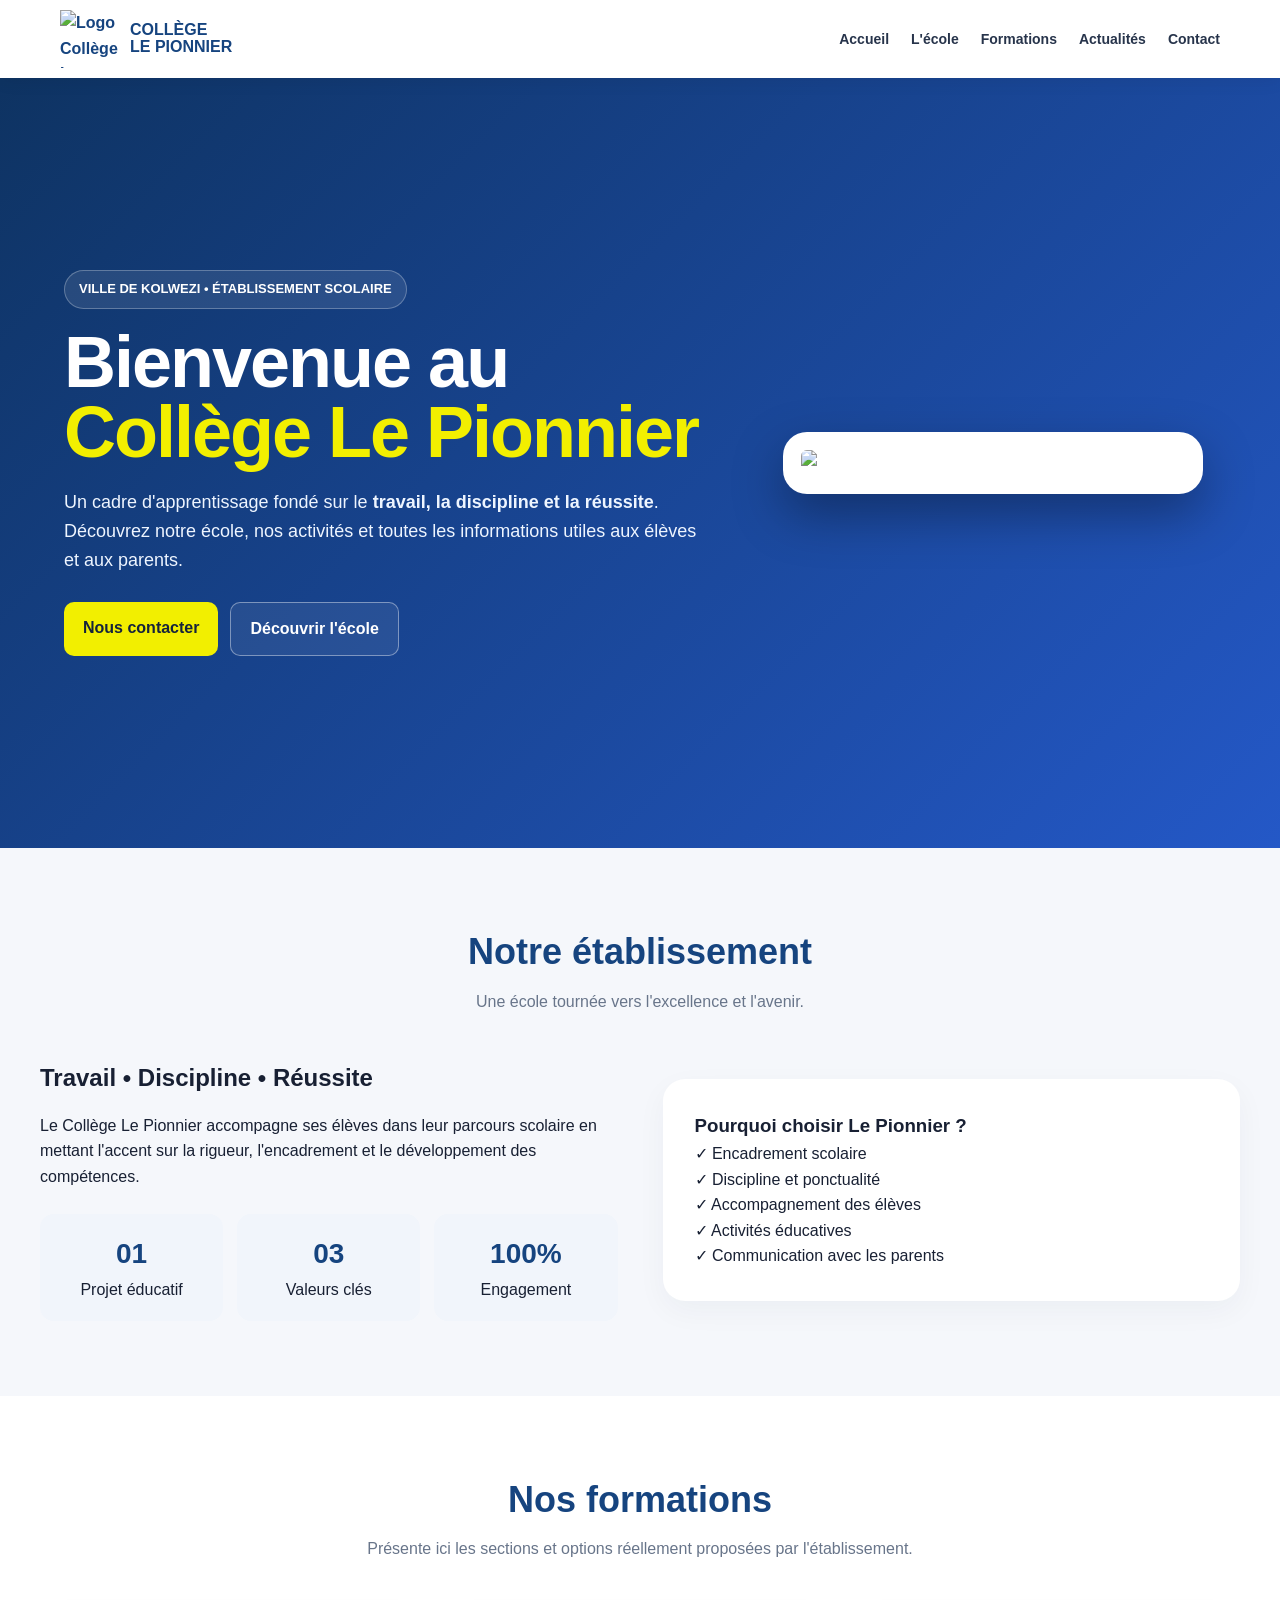
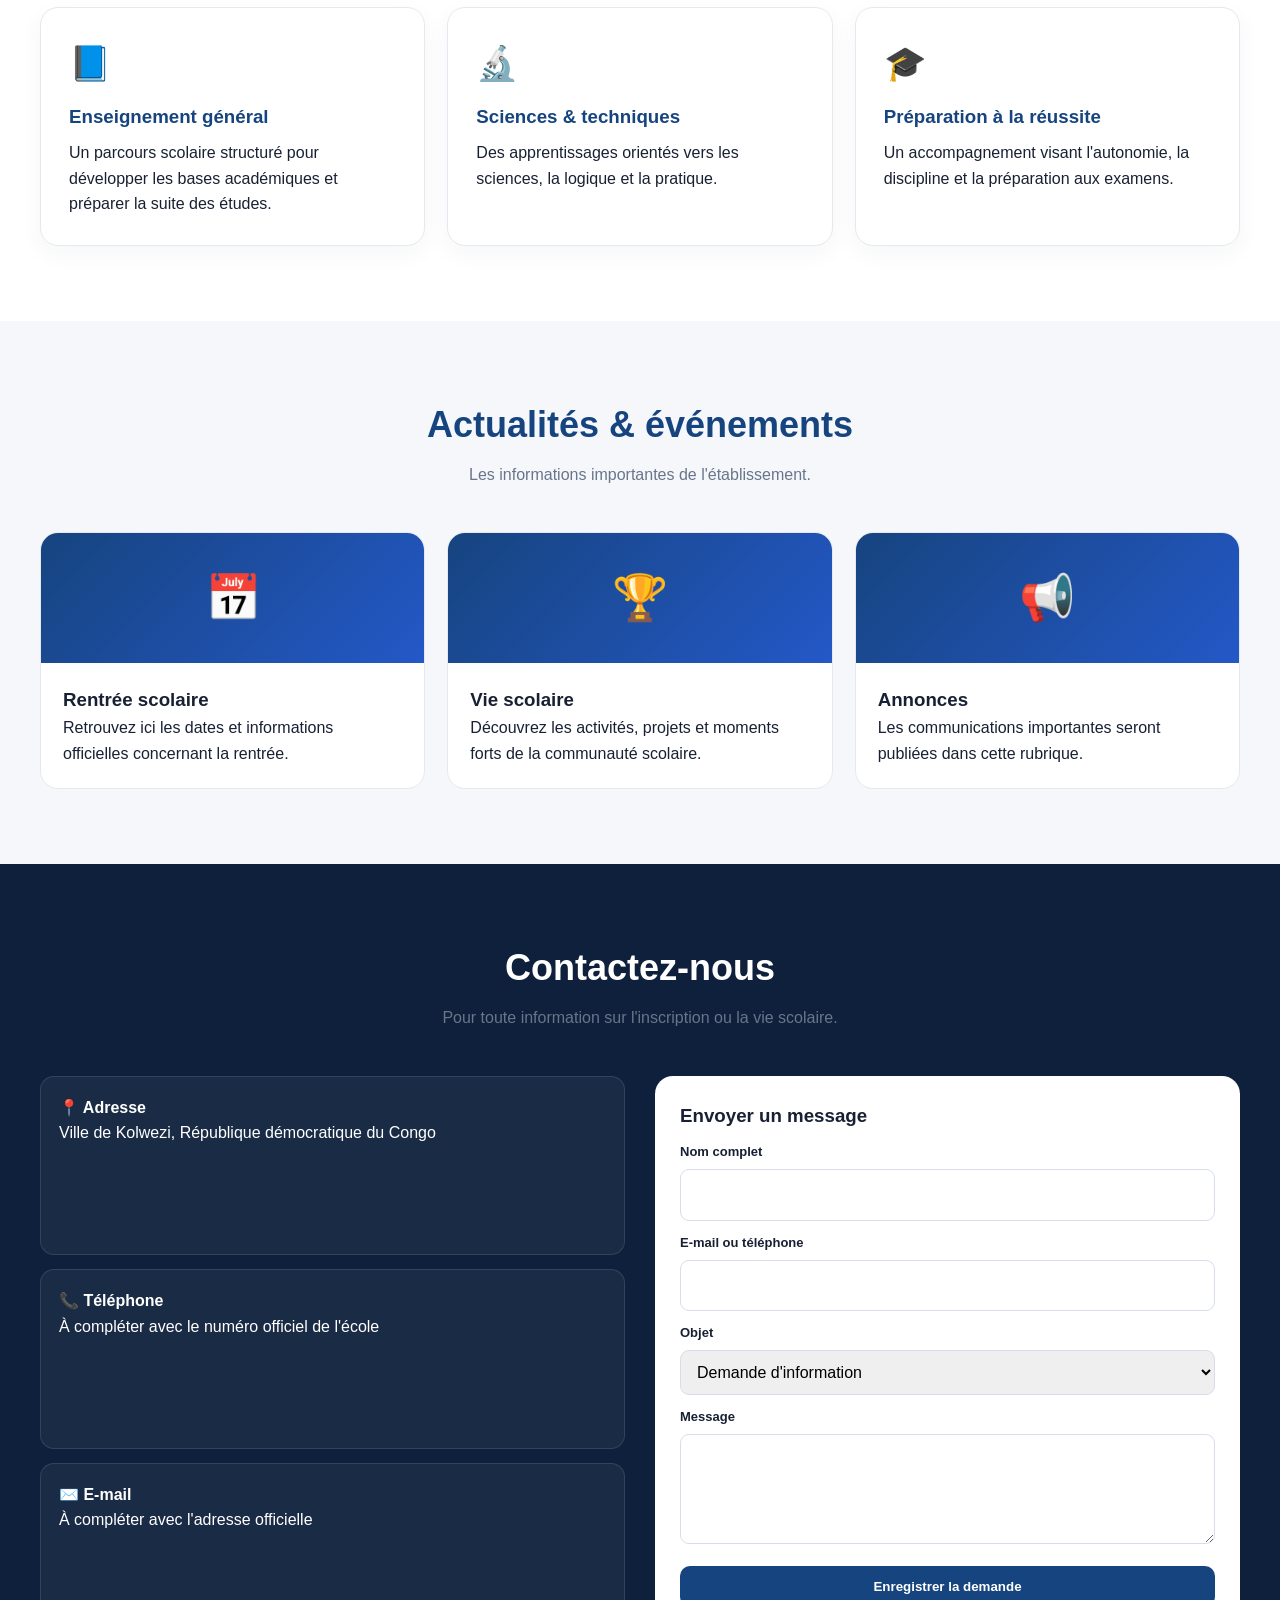
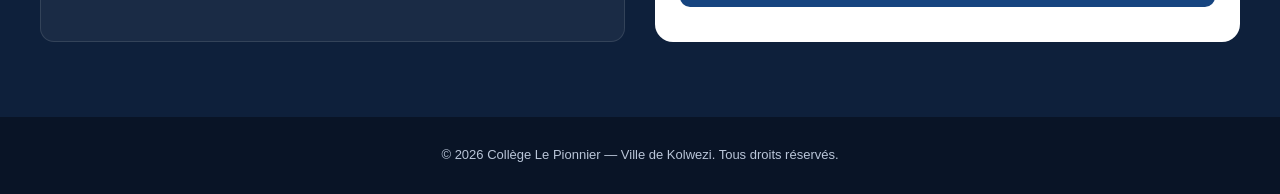
==== index.html @ 3790f42f "Add files via upload" ====
<!DOCTYPE html>
<html lang="fr">
<head>
<meta charset="UTF-8">
<meta name="viewport" content="width=device-width, initial-scale=1.0">
<meta name="description" content="Site officiel du Collège Le Pionnier - Ville de Kolwezi">
<title>Collège Le Pionnier | Ville de Kolwezi</title>
<style>
:root{
  --blue:#16447f; --blue2:#2458c7; --yellow:#f2ef00;
  --red:#b9362d; --green:#6d7e45; --dark:#101827; --light:#f5f7fb;
}
*{box-sizing:border-box;margin:0;padding:0}
html{scroll-behavior:smooth}
body{font-family:Arial,Helvetica,sans-serif;color:#182033;background:white;line-height:1.6}
a{text-decoration:none;color:inherit}
header{position:sticky;top:0;z-index:20;background:rgba(255,255,255,.96);backdrop-filter:blur(10px);box-shadow:0 2px 18px #00000012}
.nav{max-width:1200px;margin:auto;display:flex;align-items:center;justify-content:space-between;padding:10px 20px}
.brand{display:flex;align-items:center;gap:12px;font-weight:900;color:var(--blue)}
.brand img{width:58px;height:58px;object-fit:contain}
.brand span{font-size:16px;line-height:1.05}
nav{display:flex;gap:22px;align-items:center}
nav a{font-weight:700;font-size:14px;color:#27344b}
nav a:hover{color:var(--blue2)}
.menu{display:none;border:0;background:var(--blue);color:#fff;border-radius:9px;padding:10px 12px;font-size:20px}
.hero{background:linear-gradient(135deg,#0e3362,#2458c7);color:#fff;overflow:hidden}
.hero-inner{max-width:1200px;margin:auto;min-height:620px;padding:70px 24px;display:grid;grid-template-columns:1.2fr .8fr;gap:35px;align-items:center}
.badge{display:inline-block;background:#ffffff18;border:1px solid #ffffff44;border-radius:999px;padding:8px 14px;font-weight:800;font-size:13px;margin-bottom:18px}
h1{font-size:clamp(42px,6vw,72px);line-height:.98;margin-bottom:20px;letter-spacing:-2px}
.hero h1 span{color:var(--yellow)}
.hero p{font-size:18px;max-width:650px;color:#eef5ff}
.cta{display:flex;gap:12px;flex-wrap:wrap;margin-top:28px}
.btn{display:inline-block;padding:13px 19px;border-radius:10px;font-weight:900}
.btn-primary{background:var(--yellow);color:#15233b}
.btn-secondary{border:1px solid #ffffff66;background:#ffffff12}
.hero-logo{display:flex;justify-content:center}
.hero-logo img{width:min(420px,80vw);filter:drop-shadow(0 20px 25px #0005);background:#fff;border-radius:24px;padding:18px}
section{padding:75px 20px}
.container{max-width:1200px;margin:auto}
.section-title{text-align:center;margin-bottom:45px}
.section-title h2{font-size:36px;color:var(--blue);margin-bottom:8px}
.section-title p{color:#68758a}
.cards{display:grid;grid-template-columns:repeat(3,1fr);gap:22px}
.card{padding:28px;background:white;border:1px solid #e4e9f1;border-radius:18px;box-shadow:0 8px 25px #17233b0b}
.card .icon{font-size:34px;margin-bottom:12px}
.card h3{color:var(--blue);margin-bottom:8px}
.about{background:var(--light)}
.about-grid{display:grid;grid-template-columns:1fr 1fr;gap:45px;align-items:center}
.about-box{background:#fff;border-radius:22px;padding:32px;box-shadow:0 10px 30px #17233b0b}
.stats{display:grid;grid-template-columns:repeat(3,1fr);gap:14px;margin-top:25px}
.stat{background:#f1f5fb;padding:18px;border-radius:14px;text-align:center}
.stat strong{display:block;font-size:28px;color:var(--blue)}
.news{display:grid;grid-template-columns:repeat(3,1fr);gap:22px}
.news article{border-radius:18px;overflow:hidden;background:#fff;border:1px solid #e5e9ef}
.news-top{height:130px;background:linear-gradient(135deg,var(--blue),var(--blue2));display:flex;align-items:center;justify-content:center;color:#fff;font-size:45px}
.news article div:last-child{padding:22px}
.contact{background:#0e203b;color:white}
.contact-grid{display:grid;grid-template-columns:1fr 1fr;gap:30px}
.contact .section-title h2{color:white}
.contact-info{display:grid;gap:14px}
.contact-item{background:#ffffff0d;border:1px solid #ffffff1c;border-radius:14px;padding:18px}
form{background:white;color:#182033;padding:25px;border-radius:18px}
label{display:block;font-weight:800;font-size:13px;margin:12px 0 6px}
input,textarea,select{width:100%;padding:12px;border:1px solid #d7deea;border-radius:9px;font:inherit}
textarea{min-height:110px;resize:vertical}
button{cursor:pointer}
.form-btn{margin-top:15px;width:100%;border:0;background:var(--blue);color:white;padding:13px;border-radius:10px;font-weight:900}
footer{background:#091426;color:#b9c5d8;padding:28px 20px;text-align:center;font-size:13px}
.mobile-nav{display:none}
@media(max-width:800px){
 nav{display:none}.menu{display:block}
 .nav.open nav{display:flex;position:absolute;top:78px;left:0;right:0;background:#fff;padding:18px 20px;flex-direction:column;box-shadow:0 8px 20px #0002}
 .hero-inner,.about-grid,.contact-grid{grid-template-columns:1fr}
 .hero-inner{padding-top:50px}.hero-logo{order:-1}
 .cards,.news{grid-template-columns:1fr}
 .stats{grid-template-columns:1fr}
}
</style>
</head>
<body>
<header>
  <div class="nav" id="nav">
    <a class="brand" href="#accueil">
      <img src="assets/logo.png" alt="Logo Collège Le Pionnier">
      <span>COLLÈGE<br>LE PIONNIER</span>
    </a>
    <nav>
      <a href="#accueil">Accueil</a>
      <a href="#ecole">L'école</a>
      <a href="#formations">Formations</a>
      <a href="#actualites">Actualités</a>
      <a href="#contact">Contact</a>
    </nav>
    <button class="menu" onclick="document.getElementById('nav').classList.toggle('open')" aria-label="Menu">☰</button>
  </div>
</header>

<main>
<section class="hero" id="accueil">
  <div class="hero-inner">
    <div>
      <div class="badge">VILLE DE KOLWEZI • ÉTABLISSEMENT SCOLAIRE</div>
      <h1>Bienvenue au <span>Collège Le Pionnier</span></h1>
      <p>Un cadre d'apprentissage fondé sur le <strong>travail, la discipline et la réussite</strong>. Découvrez notre école, nos activités et toutes les informations utiles aux élèves et aux parents.</p>
      <div class="cta">
        <a class="btn btn-primary" href="#contact">Nous contacter</a>
        <a class="btn btn-secondary" href="#ecole">Découvrir l'école</a>
      </div>
    </div>
    <div class="hero-logo"><img src="assets/logo.png" alt="Emblème officiel du Collège Le Pionnier"></div>
  </div>
</section>

<section id="ecole" class="about">
<div class="container">
  <div class="section-title"><h2>Notre établissement</h2><p>Une école tournée vers l'excellence et l'avenir.</p></div>
  <div class="about-grid">
    <div>
      <h2>Travail • Discipline • Réussite</h2>
      <p style="margin-top:15px">Le Collège Le Pionnier accompagne ses élèves dans leur parcours scolaire en mettant l'accent sur la rigueur, l'encadrement et le développement des compétences.</p>
      <div class="stats">
        <div class="stat"><strong>01</strong>Projet éducatif</div>
        <div class="stat"><strong>03</strong>Valeurs clés</div>
        <div class="stat"><strong>100%</strong>Engagement</div>
      </div>
    </div>
    <div class="about-box">
      <h3>Pourquoi choisir Le Pionnier ?</h3>
      <p>✓ Encadrement scolaire</p>
      <p>✓ Discipline et ponctualité</p>
      <p>✓ Accompagnement des élèves</p>
      <p>✓ Activités éducatives</p>
      <p>✓ Communication avec les parents</p>
    </div>
  </div>
</div>
</section>

<section id="formations">
<div class="container">
  <div class="section-title"><h2>Nos formations</h2><p>Présente ici les sections et options réellement proposées par l'établissement.</p></div>
  <div class="cards">
    <div class="card"><div class="icon">📘</div><h3>Enseignement général</h3><p>Un parcours scolaire structuré pour développer les bases académiques et préparer la suite des études.</p></div>
    <div class="card"><div class="icon">🔬</div><h3>Sciences & techniques</h3><p>Des apprentissages orientés vers les sciences, la logique et la pratique.</p></div>
    <div class="card"><div class="icon">🎓</div><h3>Préparation à la réussite</h3><p>Un accompagnement visant l'autonomie, la discipline et la préparation aux examens.</p></div>
  </div>
</div>
</section>

<section id="actualites" class="about">
<div class="container">
  <div class="section-title"><h2>Actualités & événements</h2><p>Les informations importantes de l'établissement.</p></div>
  <div class="news">
    <article><div class="news-top">📅</div><div><h3>Rentrée scolaire</h3><p>Retrouvez ici les dates et informations officielles concernant la rentrée.</p></div></article>
    <article><div class="news-top">🏆</div><div><h3>Vie scolaire</h3><p>Découvrez les activités, projets et moments forts de la communauté scolaire.</p></div></article>
    <article><div class="news-top">📢</div><div><h3>Annonces</h3><p>Les communications importantes seront publiées dans cette rubrique.</p></div></article>
  </div>
</div>
</section>

<section id="contact" class="contact">
<div class="container">
  <div class="section-title"><h2>Contactez-nous</h2><p>Pour toute information sur l'inscription ou la vie scolaire.</p></div>
  <div class="contact-grid">
    <div class="contact-info">
      <div class="contact-item"><strong>📍 Adresse</strong><br>Ville de Kolwezi, République démocratique du Congo</div>
      <div class="contact-item"><strong>📞 Téléphone</strong><br>À compléter avec le numéro officiel de l'école</div>
      <div class="contact-item"><strong>✉️ E-mail</strong><br>À compléter avec l'adresse officielle</div>
    </div>
    <form id="contactForm">
      <h3>Envoyer un message</h3>
      <label>Nom complet</label><input id="nom" required>
      <label>E-mail ou téléphone</label><input id="coord" required>
      <label>Objet</label><select id="objet"><option>Demande d'information</option><option>Inscription</option><option>Rendez-vous</option><option>Autre</option></select>
      <label>Message</label><textarea id="message" required></textarea>
      <button class="form-btn">Enregistrer la demande</button>
      <p id="status" style="margin-top:10px;font-size:13px"></p>
    </form>
  </div>
</div>
</section>
</main>

<footer>
  © <span id="year"></span> Collège Le Pionnier — Ville de Kolwezi. Tous droits réservés.
</footer>

<script>
document.getElementById('year').textContent = new Date().getFullYear();
document.getElementById('contactForm').addEventListener('submit', function(e){
  e.preventDefault();
  const data = {
    nom: document.getElementById('nom').value,
    coord: document.getElementById('coord').value,
    objet: document.getElementById('objet').value,
    message: document.getElementById('message').value,
    date: new Date().toLocaleString('fr-FR')
  };
  const demandes = JSON.parse(localStorage.getItem('pionnier_demandes') || '[]');
  demandes.push(data);
  localStorage.setItem('pionnier_demandes', JSON.stringify(demandes));
  document.getElementById('status').textContent = '✓ Votre demande a été enregistrée sur cet appareil.';
  this.reset();
});
</script>
</body>
</html>
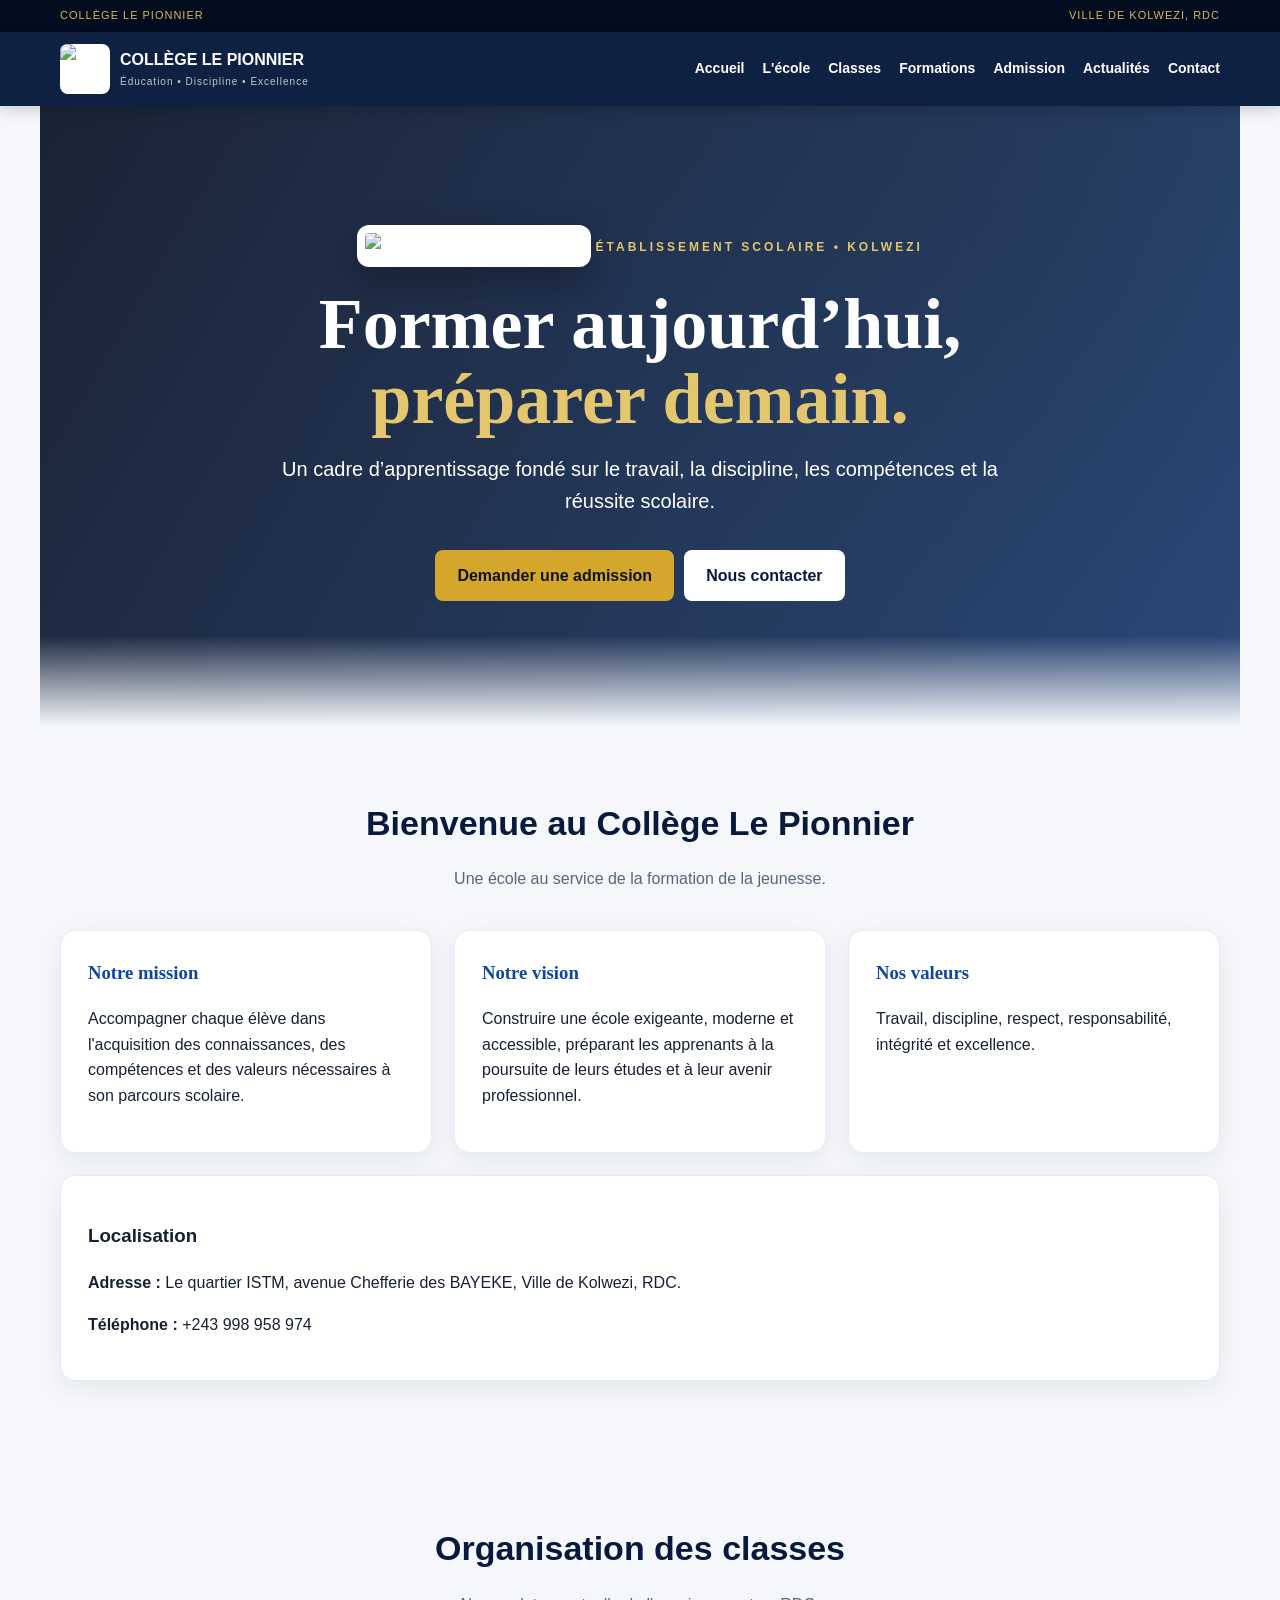
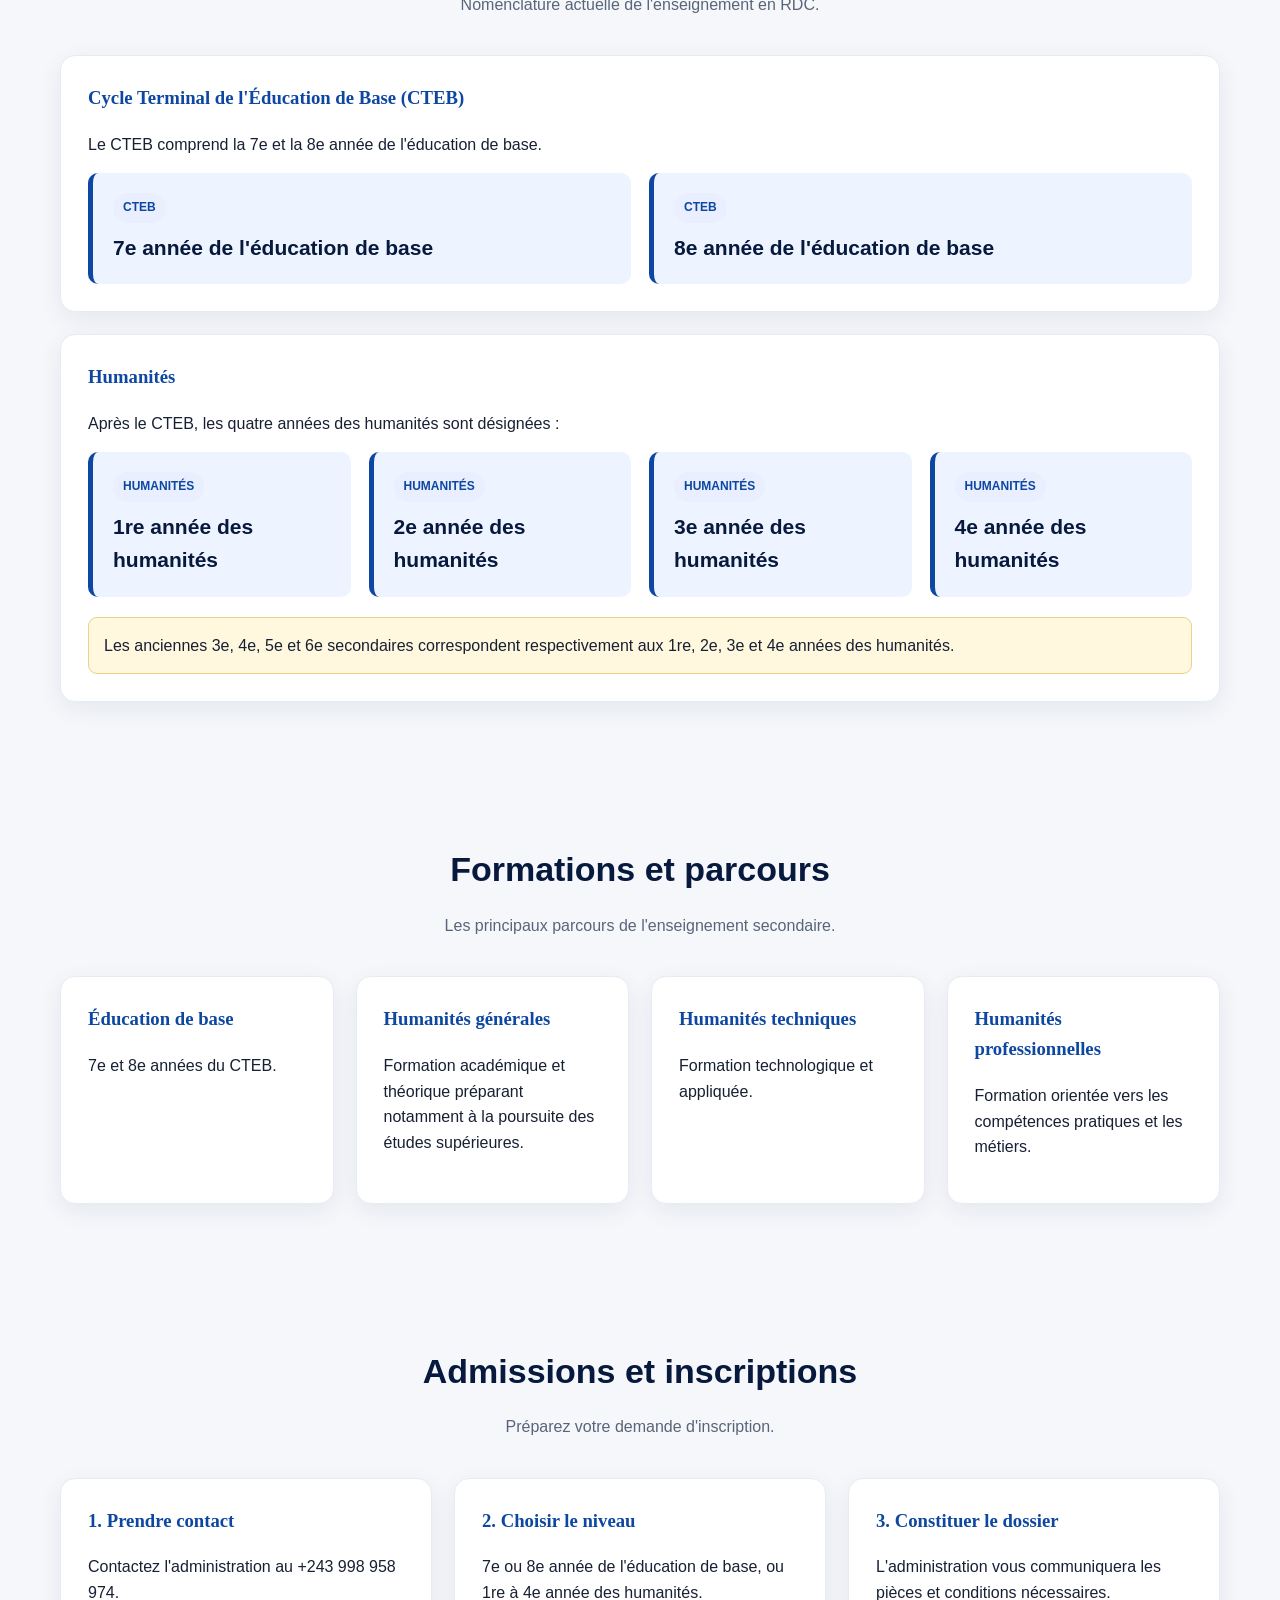
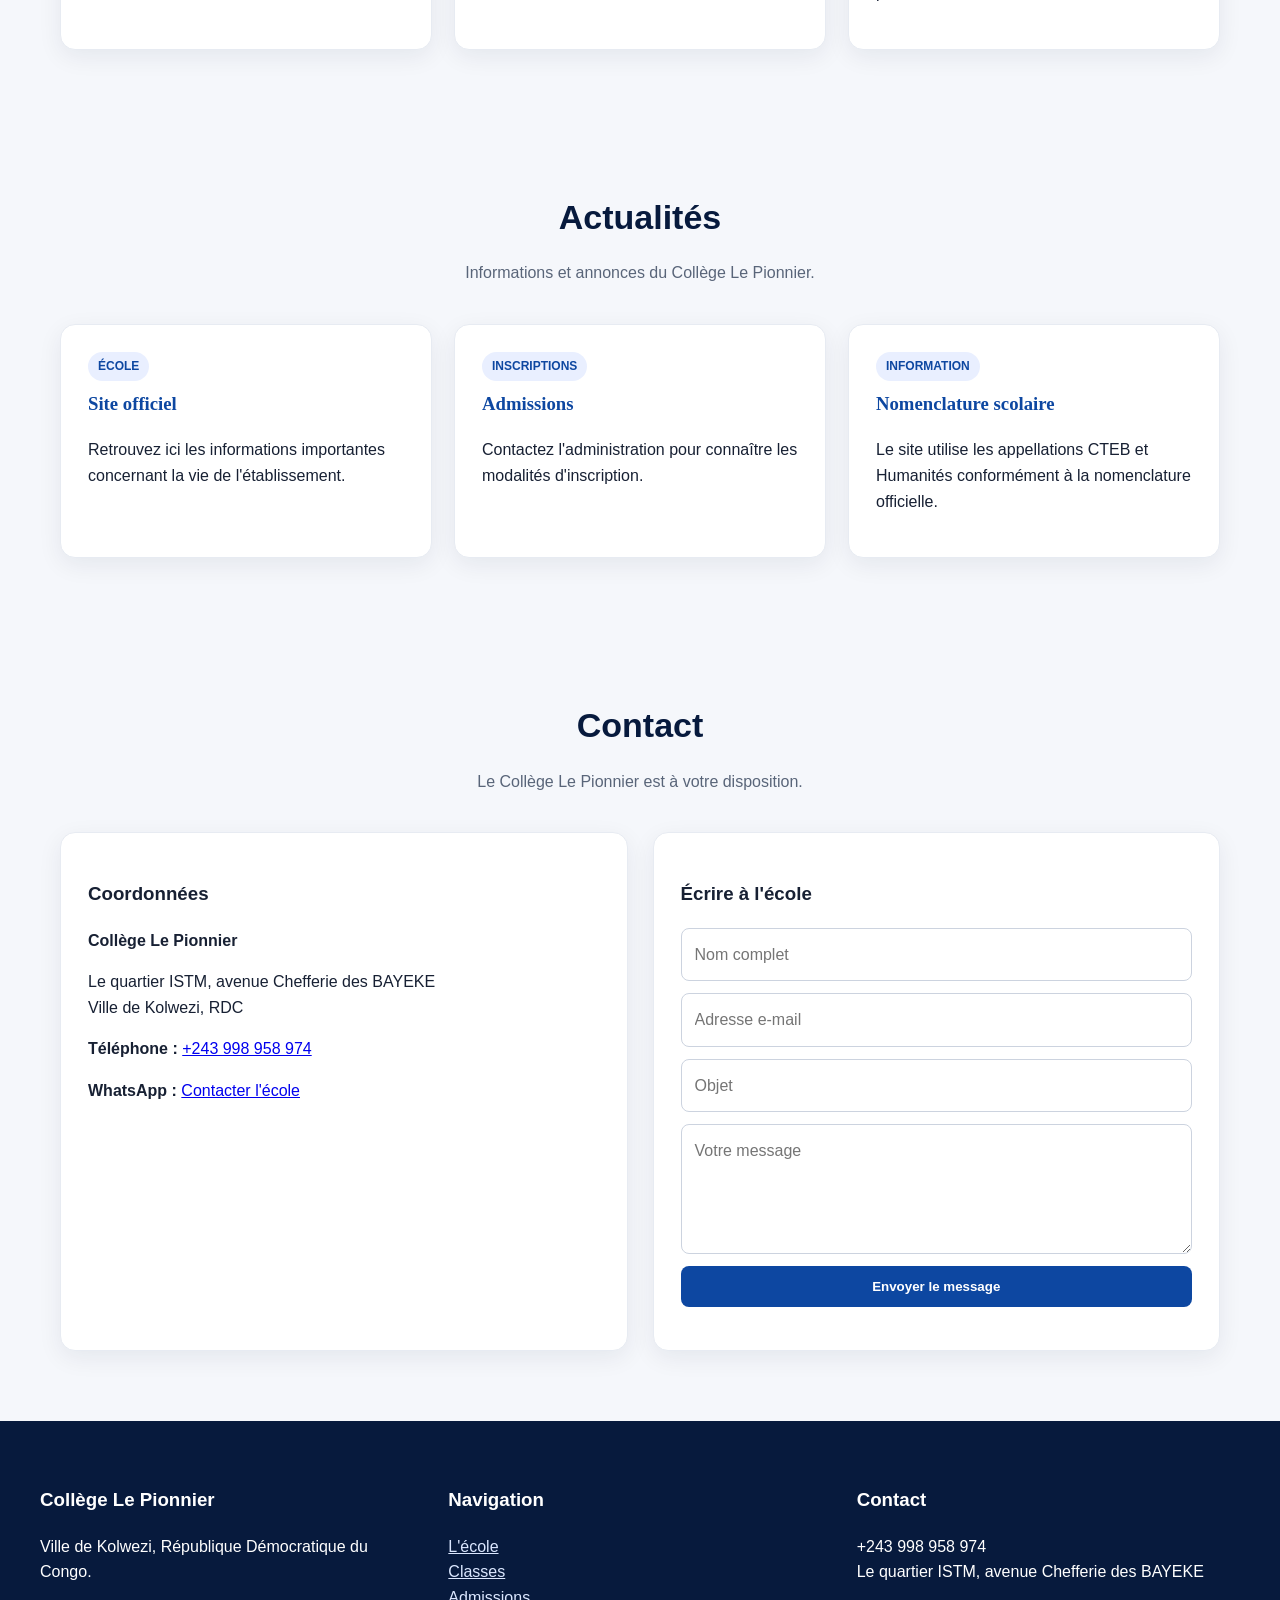
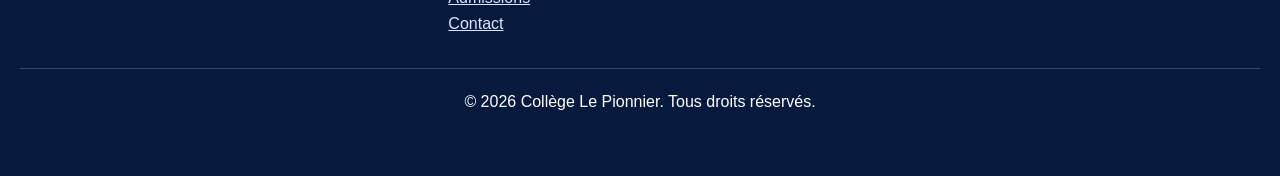
==== commit 805a7918: "Add files via upload" ====
--- a/index.html
+++ b/index.html
@@ -1,207 +1,80 @@
-<!DOCTYPE html>
+<!doctype html>
 <html lang="fr">
 <head>
-<meta charset="UTF-8">
-<meta name="viewport" content="width=device-width, initial-scale=1.0">
-<meta name="description" content="Site officiel du Collège Le Pionnier - Ville de Kolwezi">
-<title>Collège Le Pionnier | Ville de Kolwezi</title>
+<meta charset="utf-8">
+<meta name="viewport" content="width=device-width,initial-scale=1">
+<meta name="description" content="Site officiel du Collège Le Pionnier à Kolwezi, RDC.">
+<title>Collège Le Pionnier | Site officiel</title>
 <style>
-:root{
-  --blue:#16447f; --blue2:#2458c7; --yellow:#f2ef00;
-  --red:#b9362d; --green:#6d7e45; --dark:#101827; --light:#f5f7fb;
-}
-*{box-sizing:border-box;margin:0;padding:0}
-html{scroll-behavior:smooth}
-body{font-family:Arial,Helvetica,sans-serif;color:#182033;background:white;line-height:1.6}
-a{text-decoration:none;color:inherit}
-header{position:sticky;top:0;z-index:20;background:rgba(255,255,255,.96);backdrop-filter:blur(10px);box-shadow:0 2px 18px #00000012}
-.nav{max-width:1200px;margin:auto;display:flex;align-items:center;justify-content:space-between;padding:10px 20px}
-.brand{display:flex;align-items:center;gap:12px;font-weight:900;color:var(--blue)}
-.brand img{width:58px;height:58px;object-fit:contain}
-.brand span{font-size:16px;line-height:1.05}
-nav{display:flex;gap:22px;align-items:center}
-nav a{font-weight:700;font-size:14px;color:#27344b}
-nav a:hover{color:var(--blue2)}
-.menu{display:none;border:0;background:var(--blue);color:#fff;border-radius:9px;padding:10px 12px;font-size:20px}
-.hero{background:linear-gradient(135deg,#0e3362,#2458c7);color:#fff;overflow:hidden}
-.hero-inner{max-width:1200px;margin:auto;min-height:620px;padding:70px 24px;display:grid;grid-template-columns:1.2fr .8fr;gap:35px;align-items:center}
-.badge{display:inline-block;background:#ffffff18;border:1px solid #ffffff44;border-radius:999px;padding:8px 14px;font-weight:800;font-size:13px;margin-bottom:18px}
-h1{font-size:clamp(42px,6vw,72px);line-height:.98;margin-bottom:20px;letter-spacing:-2px}
-.hero h1 span{color:var(--yellow)}
-.hero p{font-size:18px;max-width:650px;color:#eef5ff}
-.cta{display:flex;gap:12px;flex-wrap:wrap;margin-top:28px}
-.btn{display:inline-block;padding:13px 19px;border-radius:10px;font-weight:900}
-.btn-primary{background:var(--yellow);color:#15233b}
-.btn-secondary{border:1px solid #ffffff66;background:#ffffff12}
-.hero-logo{display:flex;justify-content:center}
-.hero-logo img{width:min(420px,80vw);filter:drop-shadow(0 20px 25px #0005);background:#fff;border-radius:24px;padding:18px}
-section{padding:75px 20px}
-.container{max-width:1200px;margin:auto}
-.section-title{text-align:center;margin-bottom:45px}
-.section-title h2{font-size:36px;color:var(--blue);margin-bottom:8px}
-.section-title p{color:#68758a}
-.cards{display:grid;grid-template-columns:repeat(3,1fr);gap:22px}
-.card{padding:28px;background:white;border:1px solid #e4e9f1;border-radius:18px;box-shadow:0 8px 25px #17233b0b}
-.card .icon{font-size:34px;margin-bottom:12px}
-.card h3{color:var(--blue);margin-bottom:8px}
-.about{background:var(--light)}
-.about-grid{display:grid;grid-template-columns:1fr 1fr;gap:45px;align-items:center}
-.about-box{background:#fff;border-radius:22px;padding:32px;box-shadow:0 10px 30px #17233b0b}
-.stats{display:grid;grid-template-columns:repeat(3,1fr);gap:14px;margin-top:25px}
-.stat{background:#f1f5fb;padding:18px;border-radius:14px;text-align:center}
-.stat strong{display:block;font-size:28px;color:var(--blue)}
-.news{display:grid;grid-template-columns:repeat(3,1fr);gap:22px}
-.news article{border-radius:18px;overflow:hidden;background:#fff;border:1px solid #e5e9ef}
-.news-top{height:130px;background:linear-gradient(135deg,var(--blue),var(--blue2));display:flex;align-items:center;justify-content:center;color:#fff;font-size:45px}
-.news article div:last-child{padding:22px}
-.contact{background:#0e203b;color:white}
-.contact-grid{display:grid;grid-template-columns:1fr 1fr;gap:30px}
-.contact .section-title h2{color:white}
-.contact-info{display:grid;gap:14px}
-.contact-item{background:#ffffff0d;border:1px solid #ffffff1c;border-radius:14px;padding:18px}
-form{background:white;color:#182033;padding:25px;border-radius:18px}
-label{display:block;font-weight:800;font-size:13px;margin:12px 0 6px}
-input,textarea,select{width:100%;padding:12px;border:1px solid #d7deea;border-radius:9px;font:inherit}
-textarea{min-height:110px;resize:vertical}
-button{cursor:pointer}
-.form-btn{margin-top:15px;width:100%;border:0;background:var(--blue);color:white;padding:13px;border-radius:10px;font-weight:900}
-footer{background:#091426;color:#b9c5d8;padding:28px 20px;text-align:center;font-size:13px}
-.mobile-nav{display:none}
-@media(max-width:800px){
- nav{display:none}.menu{display:block}
- .nav.open nav{display:flex;position:absolute;top:78px;left:0;right:0;background:#fff;padding:18px 20px;flex-direction:column;box-shadow:0 8px 20px #0002}
- .hero-inner,.about-grid,.contact-grid{grid-template-columns:1fr}
- .hero-inner{padding-top:50px}.hero-logo{order:-1}
- .cards,.news{grid-template-columns:1fr}
- .stats{grid-template-columns:1fr}
-}
+:root{--navy:#071a3d;--blue:#0d47a1;--gold:#d4a72c;--bg:#f5f7fb;--text:#172033}
+*{box-sizing:border-box;scroll-behavior:smooth}body{margin:0;font-family:Arial,sans-serif;color:var(--text);background:var(--bg);line-height:1.6}
+header{position:sticky;top:0;z-index:10;background:#071a3df7;color:#fff;box-shadow:0 3px 15px #0003}.nav{max-width:1200px;margin:auto;padding:12px 20px;display:flex;align-items:center;justify-content:space-between;gap:20px}
+.brand{display:flex;align-items:center;gap:10px;color:#fff;text-decoration:none;font-weight:800}.brand img{width:50px;height:50px;object-fit:contain;background:#fff;border-radius:8px}
+nav{display:flex;gap:18px;flex-wrap:wrap}nav a{color:#fff;text-decoration:none;font-weight:700;font-size:14px}nav a:hover{color:var(--gold)}
+.hero{min-height:620px;display:grid;place-items:center;text-align:center;color:#fff;padding:60px 20px;background:linear-gradient(135deg,#061536ee,#0d47a1dd)}
+.hero-inner{max-width:900px}.hero h1{font-size:clamp(40px,7vw,72px);margin:0}.hero p{font-size:20px;margin:15px auto 28px;max-width:760px}
+.btn{display:inline-block;padding:13px 22px;border-radius:8px;text-decoration:none;font-weight:800;margin:5px}.primary{background:var(--gold);color:#111}.light{background:#fff;color:var(--navy)}
+section{max-width:1200px;margin:auto;padding:70px 20px}.title{text-align:center;margin-bottom:38px}.title h2{font-size:34px;color:var(--navy);margin:0 0 8px}.title p{color:#596579}
+.grid{display:grid;grid-template-columns:repeat(auto-fit,minmax(240px,1fr));gap:22px}.card,.info{background:#fff;padding:27px;border-radius:15px;box-shadow:0 7px 25px #071a3d12;border:1px solid #e7ebf2}.card h3{color:var(--blue);margin-top:0}
+.classes{display:grid;grid-template-columns:repeat(auto-fit,minmax(240px,1fr));gap:18px}.class{background:#edf3ff;border-left:5px solid var(--blue);padding:20px;border-radius:10px}.class strong{font-size:21px;color:var(--navy)}
+.badge{display:inline-block;background:#e9efff;color:var(--blue);padding:5px 10px;border-radius:20px;font-size:12px;font-weight:800;margin-bottom:8px}.notice{background:#fff8df;border:1px solid #ead28a;padding:15px;border-radius:9px;margin-top:20px}
+.contact{display:grid;grid-template-columns:1fr 1fr;gap:25px}form{display:grid;gap:12px}input,textarea{width:100%;padding:13px;border:1px solid #ccd3df;border-radius:8px;font:inherit}textarea{min-height:130px}button{padding:13px;border:0;border-radius:8px;background:var(--blue);color:#fff;font-weight:800;cursor:pointer}
+footer{background:var(--navy);color:#fff;padding:45px 20px}.foot{max-width:1200px;margin:auto;display:grid;grid-template-columns:repeat(auto-fit,minmax(220px,1fr));gap:25px}footer a{color:#dbe7ff}
+@media(max-width:760px){nav{display:none}.contact{grid-template-columns:1fr}.hero{min-height:560px}}
 </style>
-</head>
+<style>
+.topbar{background:#030d20;color:#d8b65b;font-size:11px;letter-spacing:1px}.topinner{max-width:1200px;margin:auto;padding:7px 20px;display:flex;justify-content:space-between}
+.brand span{display:flex;flex-direction:column}.brand small{font-size:10px;letter-spacing:1px;font-weight:400;opacity:.75;margin-top:2px}
+.hero{background:linear-gradient(120deg,#050e21e8,#0b2d63dd),radial-gradient(circle at 80% 20%,#d4a72c33,transparent 35%);position:relative}
+.hero:after{content:"";position:absolute;inset:auto 0 0;height:90px;background:linear-gradient(transparent,var(--bg));pointer-events:none}.hero-inner{position:relative;z-index:1}.hero-logo{width:110px;height:110px;object-fit:contain;background:#fff;border-radius:12px;padding:8px;margin-bottom:20px;box-shadow:0 15px 40px #0005}.eyebrow{font-size:12px;letter-spacing:3px;font-weight:800;color:#e4c66e}.hero h1{font-family:Georgia,serif;line-height:1.05}.hero h1 span{color:#e4c66e}.section-title h2{font-family:Georgia,serif}.card h3{font-family:Georgia,serif}
+</style></head>
 <body>
-<header>
-  <div class="nav" id="nav">
-    <a class="brand" href="#accueil">
-      <img src="assets/logo.png" alt="Logo Collège Le Pionnier">
-      <span>COLLÈGE<br>LE PIONNIER</span>
-    </a>
-    <nav>
-      <a href="#accueil">Accueil</a>
-      <a href="#ecole">L'école</a>
-      <a href="#formations">Formations</a>
-      <a href="#actualites">Actualités</a>
-      <a href="#contact">Contact</a>
-    </nav>
-    <button class="menu" onclick="document.getElementById('nav').classList.toggle('open')" aria-label="Menu">☰</button>
-  </div>
-</header>
+<div class="topbar"><div class="topinner"><span>COLLÈGE LE PIONNIER</span><span>VILLE DE KOLWEZI, RDC</span></div></div>
+<header><div class="nav">
+<a class="brand" href="#accueil"><img src="assets/logo.png" alt="Logo du Collège Le Pionnier"><span><b>COLLÈGE LE PIONNIER</b><small>Éducation • Discipline • Excellence</small></span></a>
+<nav><a href="#accueil">Accueil</a><a href="#ecole">L'école</a><a href="#classes">Classes</a><a href="#formations">Formations</a><a href="#admission">Admission</a><a href="#actualites">Actualités</a><a href="#contact">Contact</a></nav>
+</div></header>
 
-<main>
-<section class="hero" id="accueil">
-  <div class="hero-inner">
-    <div>
-      <div class="badge">VILLE DE KOLWEZI • ÉTABLISSEMENT SCOLAIRE</div>
-      <h1>Bienvenue au <span>Collège Le Pionnier</span></h1>
-      <p>Un cadre d'apprentissage fondé sur le <strong>travail, la discipline et la réussite</strong>. Découvrez notre école, nos activités et toutes les informations utiles aux élèves et aux parents.</p>
-      <div class="cta">
-        <a class="btn btn-primary" href="#contact">Nous contacter</a>
-        <a class="btn btn-secondary" href="#ecole">Découvrir l'école</a>
-      </div>
-    </div>
-    <div class="hero-logo"><img src="assets/logo.png" alt="Emblème officiel du Collège Le Pionnier"></div>
-  </div>
+<section id="accueil" class="hero"><div class="hero-inner"><img class="hero-logo" src="assets/logo.png" alt="Logo du Collège Le Pionnier">
+<span class="eyebrow">ÉTABLISSEMENT SCOLAIRE • KOLWEZI</span>
+<h1>Former aujourd’hui,<br><span>préparer demain.</span></h1>
+<p>Un cadre d’apprentissage fondé sur le travail, la discipline, les compétences et la réussite scolaire.</p>
+<a class="btn primary" href="#admission">Demander une admission</a><a class="btn light" href="#contact">Nous contacter</a>
+</div></section>
+
+<section id="ecole"><div class="title"><h2>Bienvenue au Collège Le Pionnier</h2><p>Une école au service de la formation de la jeunesse.</p></div>
+<div class="grid">
+<div class="card"><h3>Notre mission</h3><p>Accompagner chaque élève dans l'acquisition des connaissances, des compétences et des valeurs nécessaires à son parcours scolaire.</p></div>
+<div class="card"><h3>Notre vision</h3><p>Construire une école exigeante, moderne et accessible, préparant les apprenants à la poursuite de leurs études et à leur avenir professionnel.</p></div>
+<div class="card"><h3>Nos valeurs</h3><p>Travail, discipline, respect, responsabilité, intégrité et excellence.</p></div>
+</div>
+<div class="info" style="margin-top:22px"><h3>Localisation</h3><p><b>Adresse :</b> Le quartier ISTM, avenue Chefferie des BAYEKE, Ville de Kolwezi, RDC.</p><p><b>Téléphone :</b> +243 998 958 974</p></div>
 </section>
 
-<section id="ecole" class="about">
-<div class="container">
-  <div class="section-title"><h2>Notre établissement</h2><p>Une école tournée vers l'excellence et l'avenir.</p></div>
-  <div class="about-grid">
-    <div>
-      <h2>Travail • Discipline • Réussite</h2>
-      <p style="margin-top:15px">Le Collège Le Pionnier accompagne ses élèves dans leur parcours scolaire en mettant l'accent sur la rigueur, l'encadrement et le développement des compétences.</p>
-      <div class="stats">
-        <div class="stat"><strong>01</strong>Projet éducatif</div>
-        <div class="stat"><strong>03</strong>Valeurs clés</div>
-        <div class="stat"><strong>100%</strong>Engagement</div>
-      </div>
-    </div>
-    <div class="about-box">
-      <h3>Pourquoi choisir Le Pionnier ?</h3>
-      <p>✓ Encadrement scolaire</p>
-      <p>✓ Discipline et ponctualité</p>
-      <p>✓ Accompagnement des élèves</p>
-      <p>✓ Activités éducatives</p>
-      <p>✓ Communication avec les parents</p>
-    </div>
-  </div>
-</div>
+<section id="classes"><div class="title"><h2>Organisation des classes</h2><p>Nomenclature actuelle de l'enseignement en RDC.</p></div>
+<div class="card" style="margin-bottom:22px"><h3>Cycle Terminal de l'Éducation de Base (CTEB)</h3><p>Le CTEB comprend la 7e et la 8e année de l'éducation de base.</p>
+<div class="classes"><div class="class"><span class="badge">CTEB</span><br><strong>7e année de l'éducation de base</strong></div><div class="class"><span class="badge">CTEB</span><br><strong>8e année de l'éducation de base</strong></div></div></div>
+<div class="card"><h3>Humanités</h3><p>Après le CTEB, les quatre années des humanités sont désignées :</p>
+<div class="classes"><div class="class"><span class="badge">HUMANITÉS</span><br><strong>1re année des humanités</strong></div><div class="class"><span class="badge">HUMANITÉS</span><br><strong>2e année des humanités</strong></div><div class="class"><span class="badge">HUMANITÉS</span><br><strong>3e année des humanités</strong></div><div class="class"><span class="badge">HUMANITÉS</span><br><strong>4e année des humanités</strong></div></div>
+<div class="notice">Les anciennes 3e, 4e, 5e et 6e secondaires correspondent respectivement aux 1re, 2e, 3e et 4e années des humanités.</div></div>
 </section>
 
-<section id="formations">
-<div class="container">
-  <div class="section-title"><h2>Nos formations</h2><p>Présente ici les sections et options réellement proposées par l'établissement.</p></div>
-  <div class="cards">
-    <div class="card"><div class="icon">📘</div><h3>Enseignement général</h3><p>Un parcours scolaire structuré pour développer les bases académiques et préparer la suite des études.</p></div>
-    <div class="card"><div class="icon">🔬</div><h3>Sciences & techniques</h3><p>Des apprentissages orientés vers les sciences, la logique et la pratique.</p></div>
-    <div class="card"><div class="icon">🎓</div><h3>Préparation à la réussite</h3><p>Un accompagnement visant l'autonomie, la discipline et la préparation aux examens.</p></div>
-  </div>
-</div>
-</section>
+<section id="formations"><div class="title"><h2>Formations et parcours</h2><p>Les principaux parcours de l'enseignement secondaire.</p></div>
+<div class="grid"><div class="card"><h3>Éducation de base</h3><p>7e et 8e années du CTEB.</p></div><div class="card"><h3>Humanités générales</h3><p>Formation académique et théorique préparant notamment à la poursuite des études supérieures.</p></div><div class="card"><h3>Humanités techniques</h3><p>Formation technologique et appliquée.</p></div><div class="card"><h3>Humanités professionnelles</h3><p>Formation orientée vers les compétences pratiques et les métiers.</p></div></div></section>
 
-<section id="actualites" class="about">
-<div class="container">
-  <div class="section-title"><h2>Actualités & événements</h2><p>Les informations importantes de l'établissement.</p></div>
-  <div class="news">
-    <article><div class="news-top">📅</div><div><h3>Rentrée scolaire</h3><p>Retrouvez ici les dates et informations officielles concernant la rentrée.</p></div></article>
-    <article><div class="news-top">🏆</div><div><h3>Vie scolaire</h3><p>Découvrez les activités, projets et moments forts de la communauté scolaire.</p></div></article>
-    <article><div class="news-top">📢</div><div><h3>Annonces</h3><p>Les communications importantes seront publiées dans cette rubrique.</p></div></article>
-  </div>
-</div>
-</section>
+<section id="admission"><div class="title"><h2>Admissions et inscriptions</h2><p>Préparez votre demande d'inscription.</p></div>
+<div class="grid"><div class="card"><h3>1. Prendre contact</h3><p>Contactez l'administration au +243 998 958 974.</p></div><div class="card"><h3>2. Choisir le niveau</h3><p>7e ou 8e année de l'éducation de base, ou 1re à 4e année des humanités.</p></div><div class="card"><h3>3. Constituer le dossier</h3><p>L'administration vous communiquera les pièces et conditions nécessaires.</p></div></div></section>
 
-<section id="contact" class="contact">
-<div class="container">
-  <div class="section-title"><h2>Contactez-nous</h2><p>Pour toute information sur l'inscription ou la vie scolaire.</p></div>
-  <div class="contact-grid">
-    <div class="contact-info">
-      <div class="contact-item"><strong>📍 Adresse</strong><br>Ville de Kolwezi, République démocratique du Congo</div>
-      <div class="contact-item"><strong>📞 Téléphone</strong><br>À compléter avec le numéro officiel de l'école</div>
-      <div class="contact-item"><strong>✉️ E-mail</strong><br>À compléter avec l'adresse officielle</div>
-    </div>
-    <form id="contactForm">
-      <h3>Envoyer un message</h3>
-      <label>Nom complet</label><input id="nom" required>
-      <label>E-mail ou téléphone</label><input id="coord" required>
-      <label>Objet</label><select id="objet"><option>Demande d'information</option><option>Inscription</option><option>Rendez-vous</option><option>Autre</option></select>
-      <label>Message</label><textarea id="message" required></textarea>
-      <button class="form-btn">Enregistrer la demande</button>
-      <p id="status" style="margin-top:10px;font-size:13px"></p>
-    </form>
-  </div>
-</div>
-</section>
-</main>
+<section id="actualites"><div class="title"><h2>Actualités</h2><p>Informations et annonces du Collège Le Pionnier.</p></div>
+<div class="grid"><div class="card"><span class="badge">ÉCOLE</span><h3>Site officiel</h3><p>Retrouvez ici les informations importantes concernant la vie de l'établissement.</p></div><div class="card"><span class="badge">INSCRIPTIONS</span><h3>Admissions</h3><p>Contactez l'administration pour connaître les modalités d'inscription.</p></div><div class="card"><span class="badge">INFORMATION</span><h3>Nomenclature scolaire</h3><p>Le site utilise les appellations CTEB et Humanités conformément à la nomenclature officielle.</p></div></div></section>
 
-<footer>
-  © <span id="year"></span> Collège Le Pionnier — Ville de Kolwezi. Tous droits réservés.
-</footer>
+<section id="contact"><div class="title"><h2>Contact</h2><p>Le Collège Le Pionnier est à votre disposition.</p></div>
+<div class="contact"><div class="info"><h3>Coordonnées</h3><p><b>Collège Le Pionnier</b></p><p>Le quartier ISTM, avenue Chefferie des BAYEKE<br>Ville de Kolwezi, RDC</p><p><b>Téléphone :</b> <a href="tel:+243998958974">+243 998 958 974</a></p><p><b>WhatsApp :</b> <a href="https://wa.me/243998958974" target="_blank">Contacter l'école</a></p></div>
+<div class="info"><h3>Écrire à l'école</h3><form id="contactForm"><input id="nom" placeholder="Nom complet" required><input id="email" type="email" placeholder="Adresse e-mail" required><input id="sujet" placeholder="Objet" required><textarea id="message" placeholder="Votre message" required></textarea><button>Envoyer le message</button></form><p id="msg"></p></div></div></section>
 
+<footer><div class="foot"><div><h3>Collège Le Pionnier</h3><p>Ville de Kolwezi, République Démocratique du Congo.</p></div><div><h3>Navigation</h3><p><a href="#ecole">L'école</a><br><a href="#classes">Classes</a><br><a href="#admission">Admissions</a><br><a href="#contact">Contact</a></p></div><div><h3>Contact</h3><p>+243 998 958 974<br>Le quartier ISTM, avenue Chefferie des BAYEKE</p></div></div><p style="text-align:center;border-top:1px solid #ffffff33;padding-top:20px">© <span id="year"></span> Collège Le Pionnier. Tous droits réservés.</p></footer>
 <script>
-document.getElementById('year').textContent = new Date().getFullYear();
-document.getElementById('contactForm').addEventListener('submit', function(e){
-  e.preventDefault();
-  const data = {
-    nom: document.getElementById('nom').value,
-    coord: document.getElementById('coord').value,
-    objet: document.getElementById('objet').value,
-    message: document.getElementById('message').value,
-    date: new Date().toLocaleString('fr-FR')
-  };
-  const demandes = JSON.parse(localStorage.getItem('pionnier_demandes') || '[]');
-  demandes.push(data);
-  localStorage.setItem('pionnier_demandes', JSON.stringify(demandes));
-  document.getElementById('status').textContent = '✓ Votre demande a été enregistrée sur cet appareil.';
-  this.reset();
-});
+year.textContent=new Date().getFullYear();
+contactForm.addEventListener("submit",e=>{e.preventDefault();let a=JSON.parse(localStorage.getItem("pionnier_messages")||"[]");a.push({nom:nom.value,email:email.value,sujet:sujet.value,message:message.value,date:new Date().toISOString()});localStorage.setItem("pionnier_messages",JSON.stringify(a));msg.textContent="Votre message a été enregistré.";e.target.reset()});
 </script>
-</body>
-</html>+</body></html>
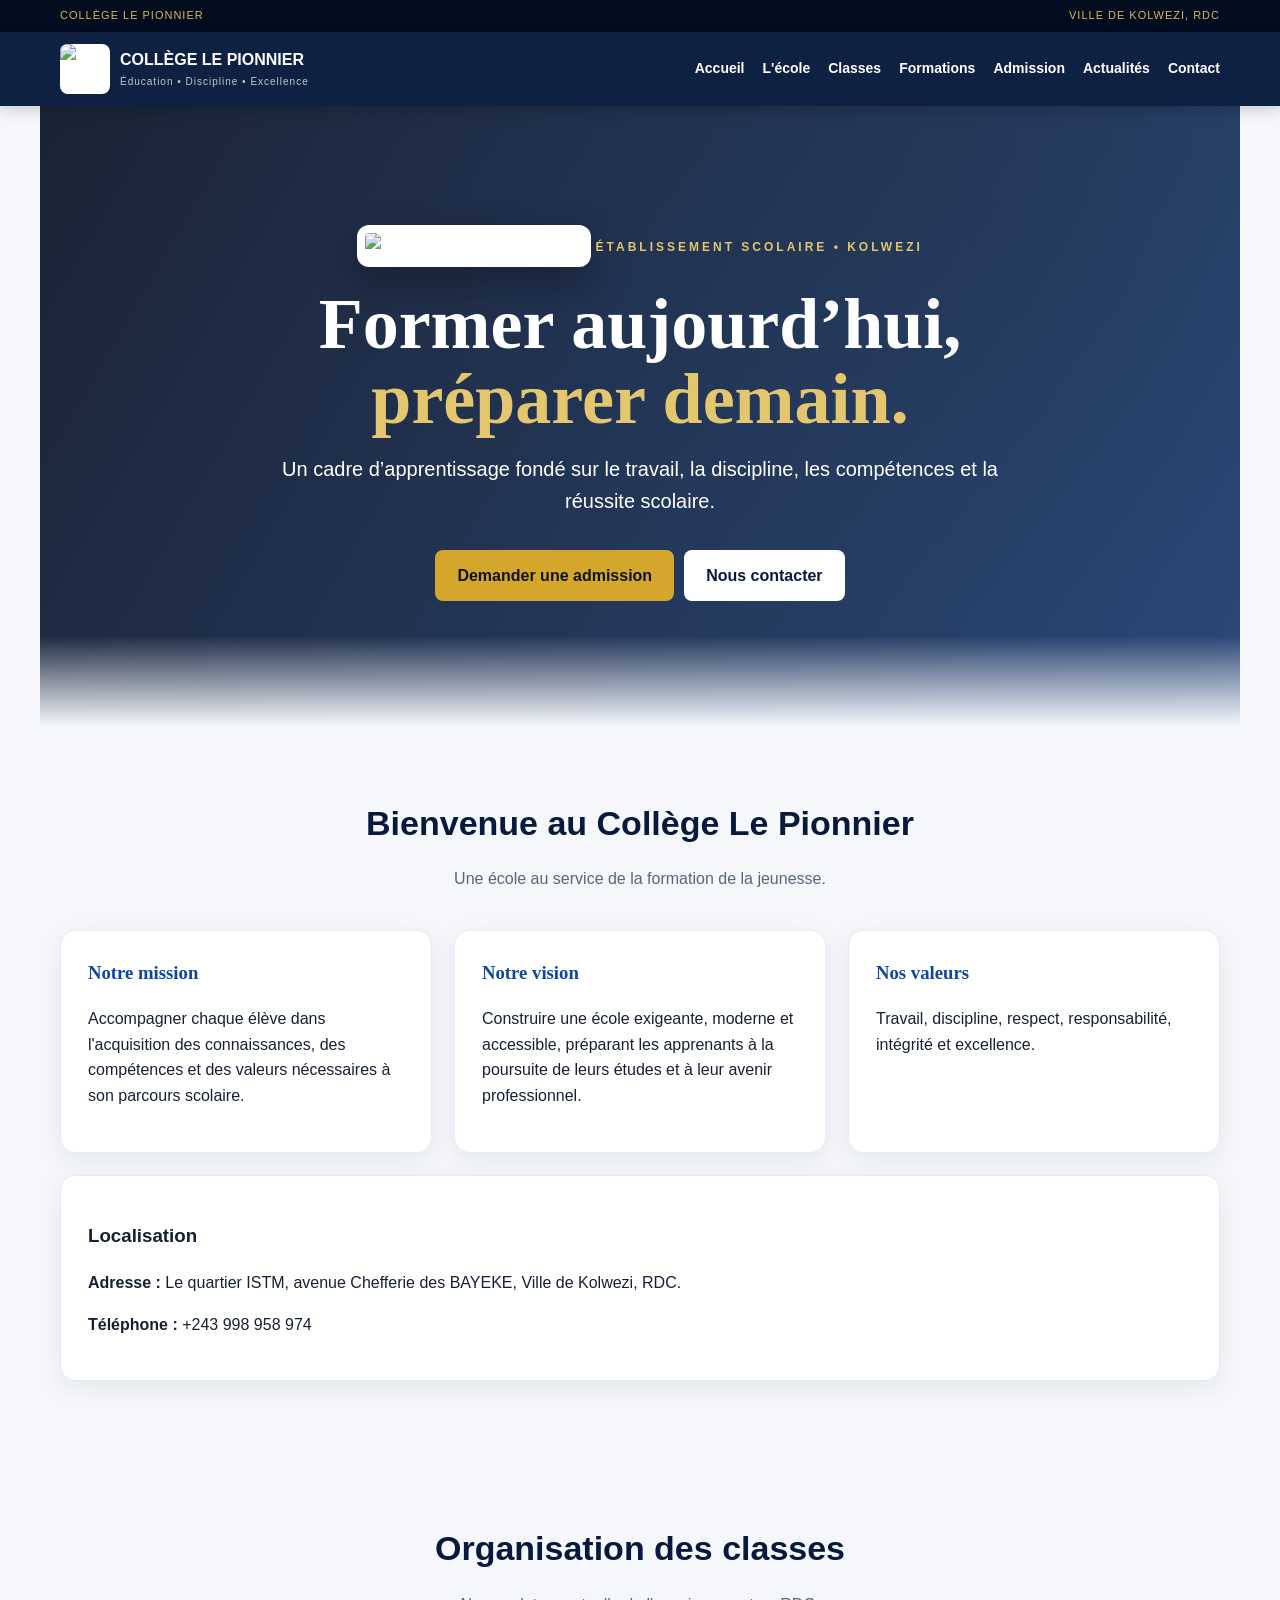
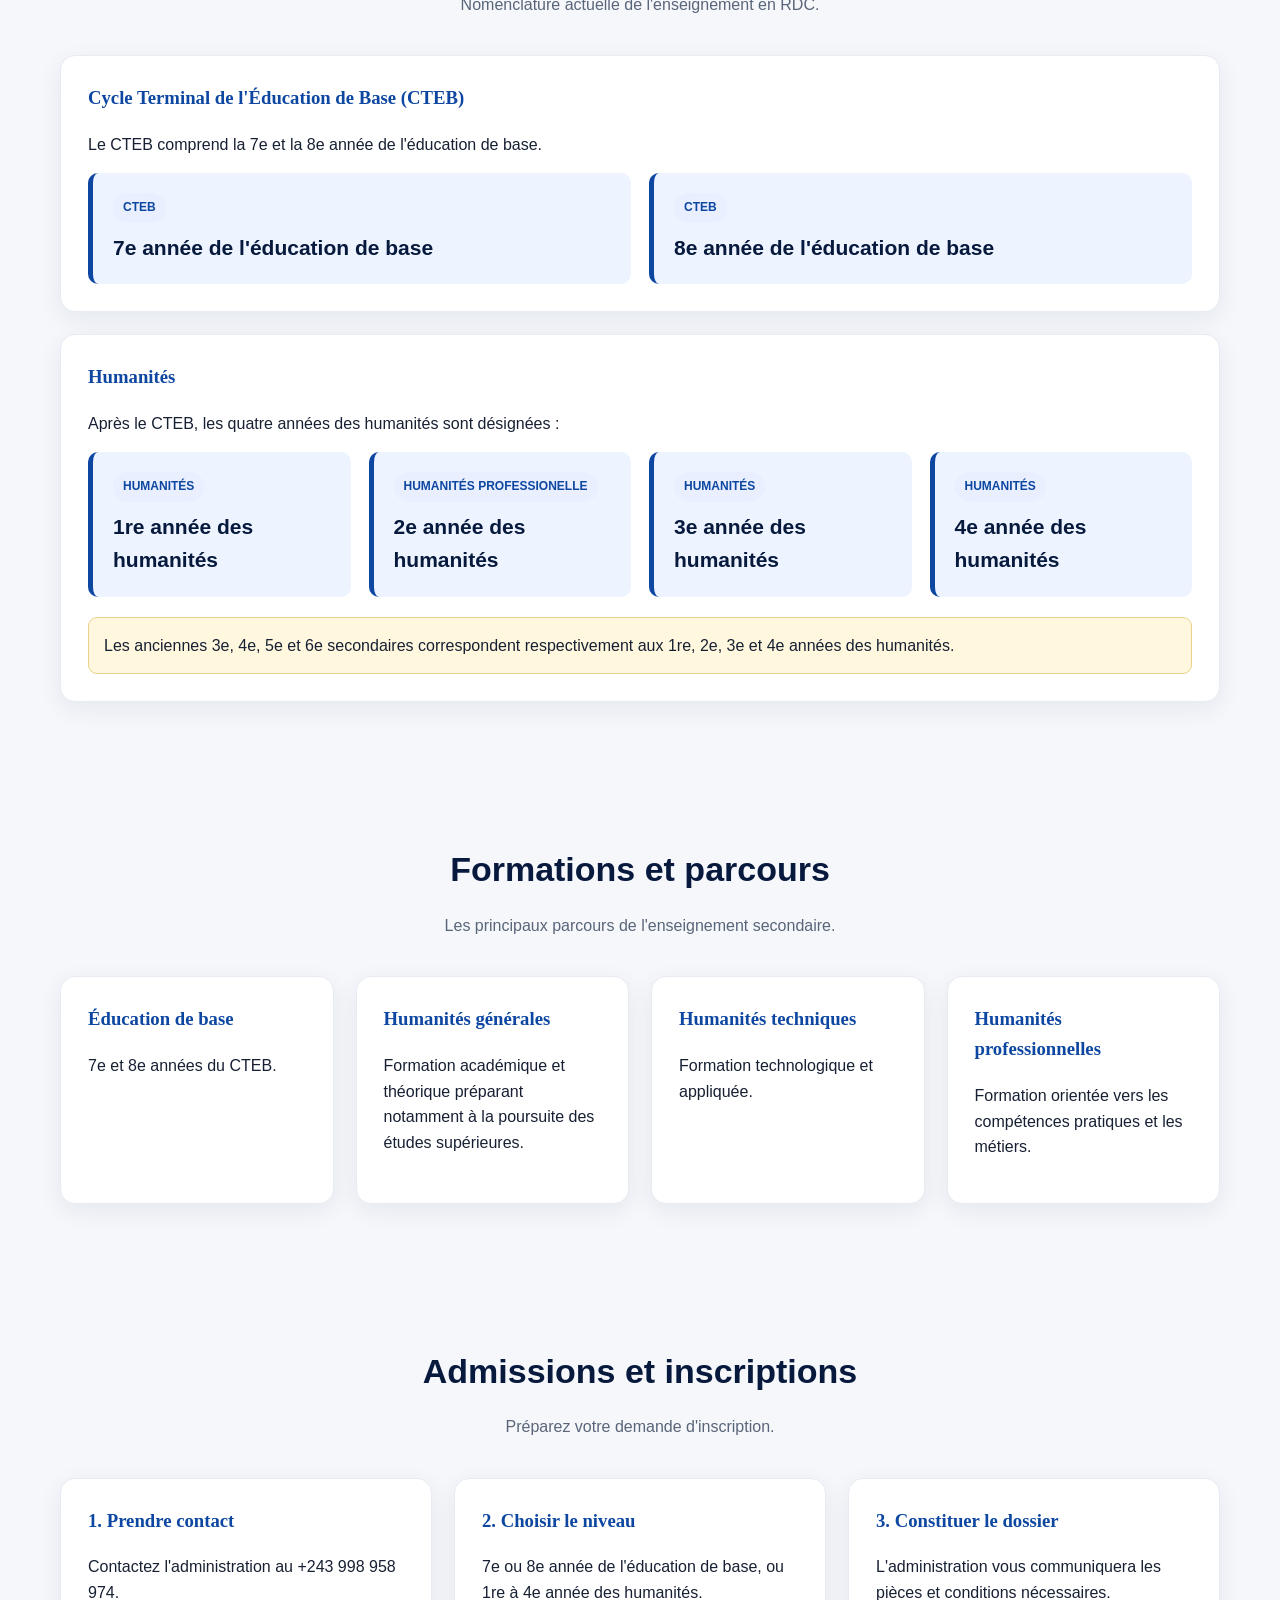
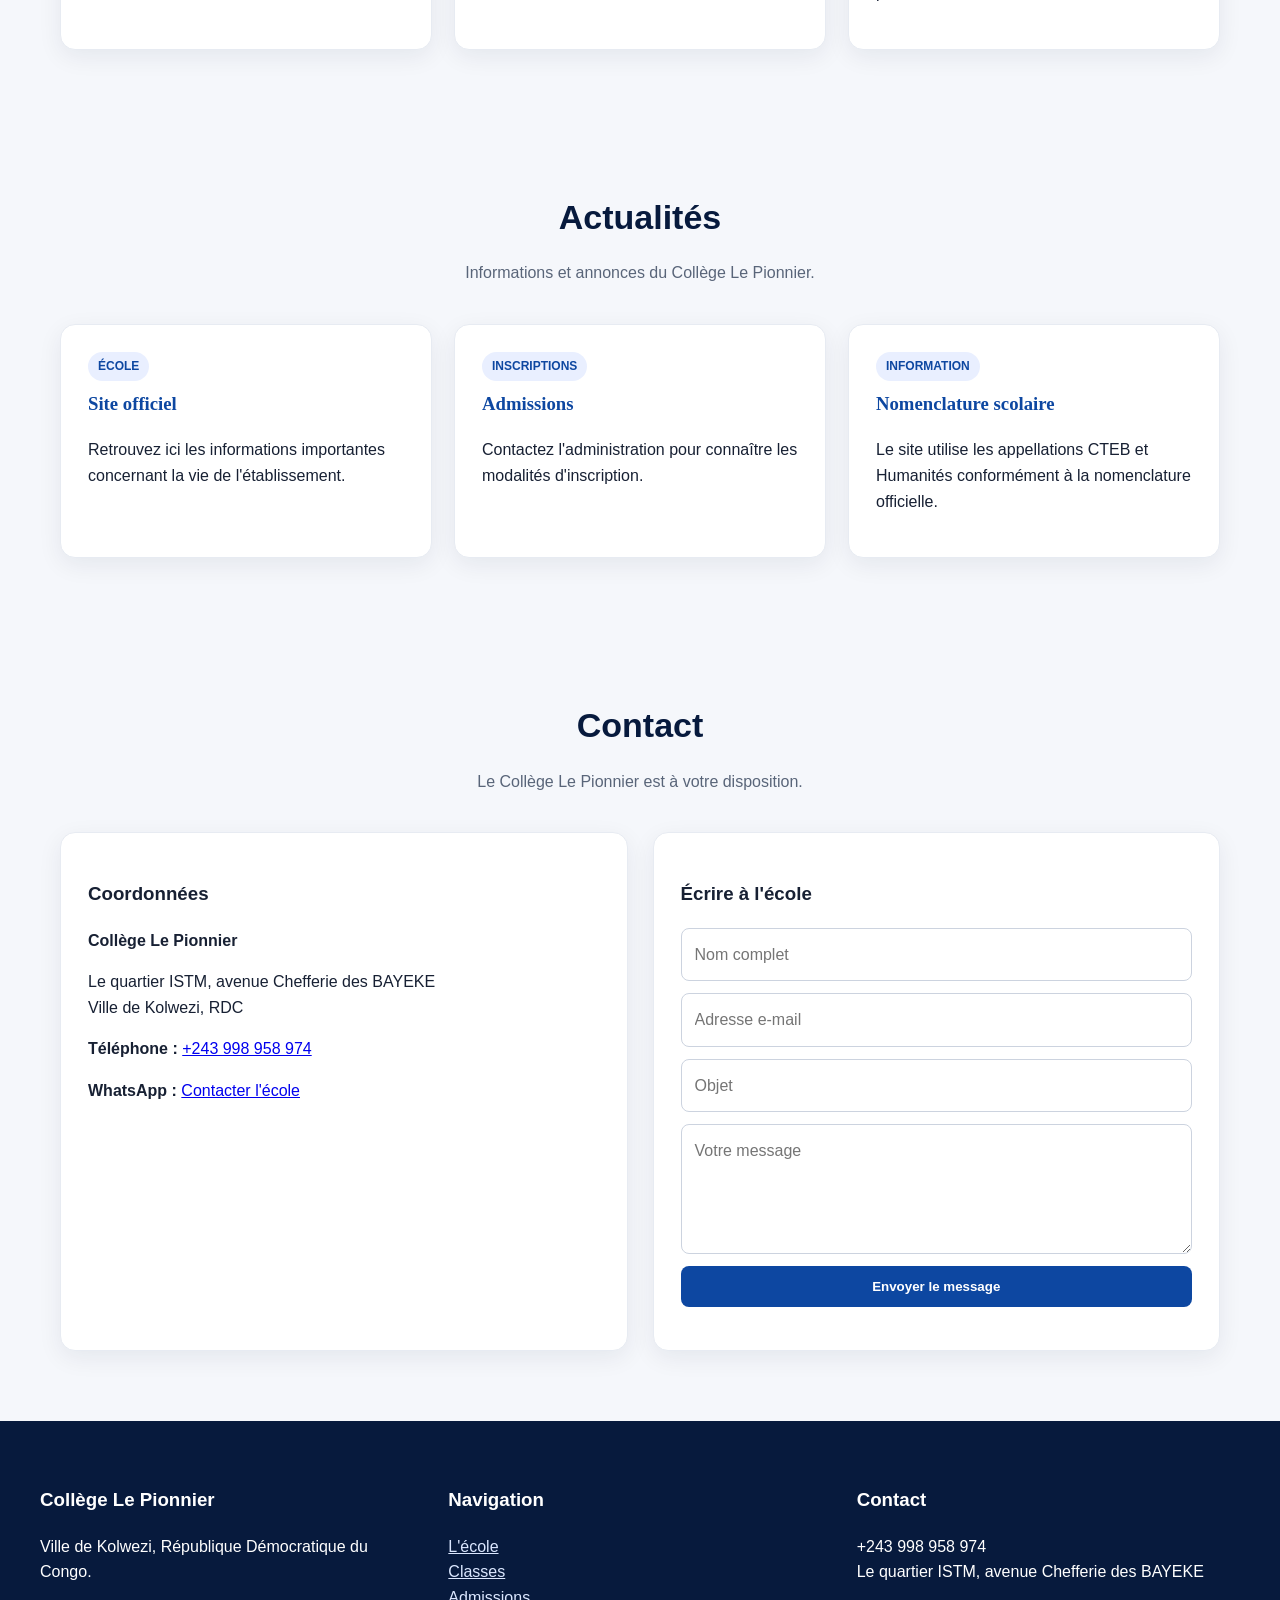
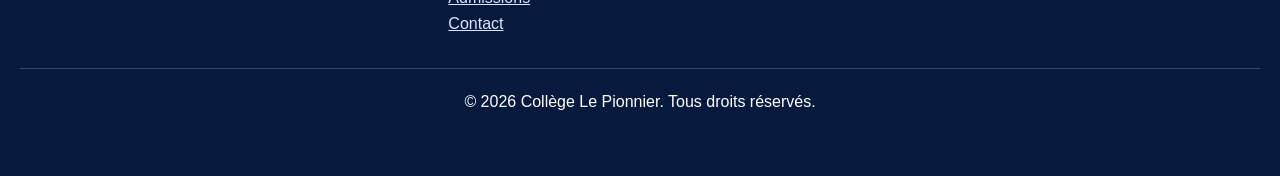
==== commit cdbb32f0: "Update index.html" ====
--- a/index.html
+++ b/index.html
@@ -55,7 +55,7 @@
 <div class="card" style="margin-bottom:22px"><h3>Cycle Terminal de l'Éducation de Base (CTEB)</h3><p>Le CTEB comprend la 7e et la 8e année de l'éducation de base.</p>
 <div class="classes"><div class="class"><span class="badge">CTEB</span><br><strong>7e année de l'éducation de base</strong></div><div class="class"><span class="badge">CTEB</span><br><strong>8e année de l'éducation de base</strong></div></div></div>
 <div class="card"><h3>Humanités</h3><p>Après le CTEB, les quatre années des humanités sont désignées :</p>
-<div class="classes"><div class="class"><span class="badge">HUMANITÉS</span><br><strong>1re année des humanités</strong></div><div class="class"><span class="badge">HUMANITÉS</span><br><strong>2e année des humanités</strong></div><div class="class"><span class="badge">HUMANITÉS</span><br><strong>3e année des humanités</strong></div><div class="class"><span class="badge">HUMANITÉS</span><br><strong>4e année des humanités</strong></div></div>
+<div class="classes"><div class="class"><span class="badge">HUMANITÉS</span><br><strong>1re année des humanités</strong></div><div class="class"><span class="badge">HUMANITÉS PROFESSIONELLE</span><br><strong>2e année des humanités</strong></div><div class="class"><span class="badge">HUMANITÉS</span><br><strong>3e année des humanités</strong></div><div class="class"><span class="badge">HUMANITÉS</span><br><strong>4e année des humanités</strong></div></div>
 <div class="notice">Les anciennes 3e, 4e, 5e et 6e secondaires correspondent respectivement aux 1re, 2e, 3e et 4e années des humanités.</div></div>
 </section>
 
@@ -77,4 +77,4 @@
 year.textContent=new Date().getFullYear();
 contactForm.addEventListener("submit",e=>{e.preventDefault();let a=JSON.parse(localStorage.getItem("pionnier_messages")||"[]");a.push({nom:nom.value,email:email.value,sujet:sujet.value,message:message.value,date:new Date().toISOString()});localStorage.setItem("pionnier_messages",JSON.stringify(a));msg.textContent="Votre message a été enregistré.";e.target.reset()});
 </script>
-</body></html>+</body></html>
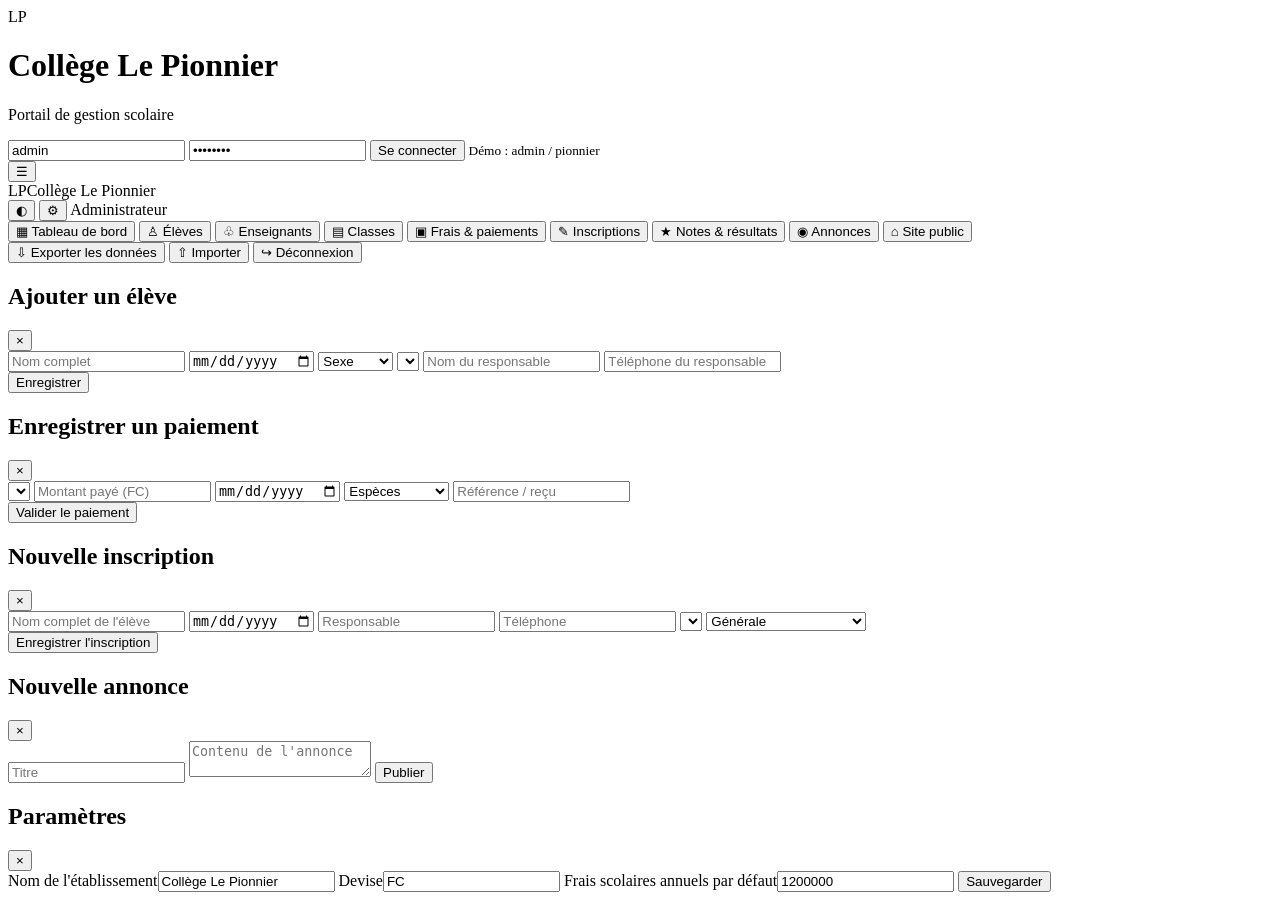
==== commit ee0dca90: "Add files via upload" ====
--- a/index.html
+++ b/index.html
@@ -1,80 +1,116 @@
-<!doctype html>
+<!DOCTYPE html>
 <html lang="fr">
 <head>
-<meta charset="utf-8">
-<meta name="viewport" content="width=device-width,initial-scale=1">
-<meta name="description" content="Site officiel du Collège Le Pionnier à Kolwezi, RDC.">
-<title>Collège Le Pionnier | Site officiel</title>
-<style>
-:root{--navy:#071a3d;--blue:#0d47a1;--gold:#d4a72c;--bg:#f5f7fb;--text:#172033}
-*{box-sizing:border-box;scroll-behavior:smooth}body{margin:0;font-family:Arial,sans-serif;color:var(--text);background:var(--bg);line-height:1.6}
-header{position:sticky;top:0;z-index:10;background:#071a3df7;color:#fff;box-shadow:0 3px 15px #0003}.nav{max-width:1200px;margin:auto;padding:12px 20px;display:flex;align-items:center;justify-content:space-between;gap:20px}
-.brand{display:flex;align-items:center;gap:10px;color:#fff;text-decoration:none;font-weight:800}.brand img{width:50px;height:50px;object-fit:contain;background:#fff;border-radius:8px}
-nav{display:flex;gap:18px;flex-wrap:wrap}nav a{color:#fff;text-decoration:none;font-weight:700;font-size:14px}nav a:hover{color:var(--gold)}
-.hero{min-height:620px;display:grid;place-items:center;text-align:center;color:#fff;padding:60px 20px;background:linear-gradient(135deg,#061536ee,#0d47a1dd)}
-.hero-inner{max-width:900px}.hero h1{font-size:clamp(40px,7vw,72px);margin:0}.hero p{font-size:20px;margin:15px auto 28px;max-width:760px}
-.btn{display:inline-block;padding:13px 22px;border-radius:8px;text-decoration:none;font-weight:800;margin:5px}.primary{background:var(--gold);color:#111}.light{background:#fff;color:var(--navy)}
-section{max-width:1200px;margin:auto;padding:70px 20px}.title{text-align:center;margin-bottom:38px}.title h2{font-size:34px;color:var(--navy);margin:0 0 8px}.title p{color:#596579}
-.grid{display:grid;grid-template-columns:repeat(auto-fit,minmax(240px,1fr));gap:22px}.card,.info{background:#fff;padding:27px;border-radius:15px;box-shadow:0 7px 25px #071a3d12;border:1px solid #e7ebf2}.card h3{color:var(--blue);margin-top:0}
-.classes{display:grid;grid-template-columns:repeat(auto-fit,minmax(240px,1fr));gap:18px}.class{background:#edf3ff;border-left:5px solid var(--blue);padding:20px;border-radius:10px}.class strong{font-size:21px;color:var(--navy)}
-.badge{display:inline-block;background:#e9efff;color:var(--blue);padding:5px 10px;border-radius:20px;font-size:12px;font-weight:800;margin-bottom:8px}.notice{background:#fff8df;border:1px solid #ead28a;padding:15px;border-radius:9px;margin-top:20px}
-.contact{display:grid;grid-template-columns:1fr 1fr;gap:25px}form{display:grid;gap:12px}input,textarea{width:100%;padding:13px;border:1px solid #ccd3df;border-radius:8px;font:inherit}textarea{min-height:130px}button{padding:13px;border:0;border-radius:8px;background:var(--blue);color:#fff;font-weight:800;cursor:pointer}
-footer{background:var(--navy);color:#fff;padding:45px 20px}.foot{max-width:1200px;margin:auto;display:grid;grid-template-columns:repeat(auto-fit,minmax(220px,1fr));gap:25px}footer a{color:#dbe7ff}
-@media(max-width:760px){nav{display:none}.contact{grid-template-columns:1fr}.hero{min-height:560px}}
-</style>
-<style>
-.topbar{background:#030d20;color:#d8b65b;font-size:11px;letter-spacing:1px}.topinner{max-width:1200px;margin:auto;padding:7px 20px;display:flex;justify-content:space-between}
-.brand span{display:flex;flex-direction:column}.brand small{font-size:10px;letter-spacing:1px;font-weight:400;opacity:.75;margin-top:2px}
-.hero{background:linear-gradient(120deg,#050e21e8,#0b2d63dd),radial-gradient(circle at 80% 20%,#d4a72c33,transparent 35%);position:relative}
-.hero:after{content:"";position:absolute;inset:auto 0 0;height:90px;background:linear-gradient(transparent,var(--bg));pointer-events:none}.hero-inner{position:relative;z-index:1}.hero-logo{width:110px;height:110px;object-fit:contain;background:#fff;border-radius:12px;padding:8px;margin-bottom:20px;box-shadow:0 15px 40px #0005}.eyebrow{font-size:12px;letter-spacing:3px;font-weight:800;color:#e4c66e}.hero h1{font-family:Georgia,serif;line-height:1.05}.hero h1 span{color:#e4c66e}.section-title h2{font-family:Georgia,serif}.card h3{font-family:Georgia,serif}
-</style></head>
+<meta charset="UTF-8">
+<meta name="viewport" content="width=device-width, initial-scale=1.0">
+<meta name="theme-color" content="#123b70">
+<title>Collège Le Pionnier — Gestion scolaire</title>
+<link rel="stylesheet" href="style.css">
+</head>
 <body>
-<div class="topbar"><div class="topinner"><span>COLLÈGE LE PIONNIER</span><span>VILLE DE KOLWEZI, RDC</span></div></div>
-<header><div class="nav">
-<a class="brand" href="#accueil"><img src="assets/logo.png" alt="Logo du Collège Le Pionnier"><span><b>COLLÈGE LE PIONNIER</b><small>Éducation • Discipline • Excellence</small></span></a>
-<nav><a href="#accueil">Accueil</a><a href="#ecole">L'école</a><a href="#classes">Classes</a><a href="#formations">Formations</a><a href="#admission">Admission</a><a href="#actualites">Actualités</a><a href="#contact">Contact</a></nav>
-</div></header>
+<div id="loginScreen" class="login-screen">
+  <div class="login-card">
+    <div class="brand-mark">LP</div>
+    <h1>Collège Le Pionnier</h1>
+    <p>Portail de gestion scolaire</p>
+    <input id="loginUser" placeholder="Identifiant" value="admin">
+    <input id="loginPass" type="password" placeholder="Mot de passe" value="pionnier">
+    <button class="primary full" onclick="login()">Se connecter</button>
+    <small>Démo : admin / pionnier</small>
+  </div>
+</div>
 
-<section id="accueil" class="hero"><div class="hero-inner"><img class="hero-logo" src="assets/logo.png" alt="Logo du Collège Le Pionnier">
-<span class="eyebrow">ÉTABLISSEMENT SCOLAIRE • KOLWEZI</span>
-<h1>Former aujourd’hui,<br><span>préparer demain.</span></h1>
-<p>Un cadre d’apprentissage fondé sur le travail, la discipline, les compétences et la réussite scolaire.</p>
-<a class="btn primary" href="#admission">Demander une admission</a><a class="btn light" href="#contact">Nous contacter</a>
-</div></section>
+<div id="app" class="hidden">
+<header class="topbar">
+  <button class="menu-btn" onclick="toggleSidebar()">☰</button>
+  <div class="top-brand"><span class="logo">LP</span><span>Collège Le Pionnier</span></div>
+  <div class="top-actions">
+    <button onclick="toggleTheme()" title="Changer de thème">◐</button>
+    <button onclick="openModal('settingsModal')" title="Paramètres">⚙</button>
+    <span class="admin-pill">Administrateur</span>
+  </div>
+</header>
 
-<section id="ecole"><div class="title"><h2>Bienvenue au Collège Le Pionnier</h2><p>Une école au service de la formation de la jeunesse.</p></div>
-<div class="grid">
-<div class="card"><h3>Notre mission</h3><p>Accompagner chaque élève dans l'acquisition des connaissances, des compétences et des valeurs nécessaires à son parcours scolaire.</p></div>
-<div class="card"><h3>Notre vision</h3><p>Construire une école exigeante, moderne et accessible, préparant les apprenants à la poursuite de leurs études et à leur avenir professionnel.</p></div>
-<div class="card"><h3>Nos valeurs</h3><p>Travail, discipline, respect, responsabilité, intégrité et excellence.</p></div>
+<div class="layout">
+<aside id="sidebar">
+  <nav>
+    <button class="nav-item active" data-page="dashboard" onclick="showPage('dashboard')">▦ <span>Tableau de bord</span></button>
+    <button class="nav-item" data-page="students" onclick="showPage('students')">♙ <span>Élèves</span></button>
+    <button class="nav-item" data-page="teachers" onclick="showPage('teachers')">♧ <span>Enseignants</span></button>
+    <button class="nav-item" data-page="classes" onclick="showPage('classes')">▤ <span>Classes</span></button>
+    <button class="nav-item" data-page="payments" onclick="showPage('payments')">▣ <span>Frais & paiements</span></button>
+    <button class="nav-item" data-page="registrations" onclick="showPage('registrations')">✎ <span>Inscriptions</span></button>
+    <button class="nav-item" data-page="grades" onclick="showPage('grades')">★ <span>Notes & résultats</span></button>
+    <button class="nav-item" data-page="announcements" onclick="showPage('announcements')">◉ <span>Annonces</span></button>
+    <button class="nav-item" data-page="public" onclick="showPage('public')">⌂ <span>Site public</span></button>
+  </nav>
+  <div class="side-bottom">
+    <button class="nav-item" onclick="exportData()">⇩ <span>Exporter les données</span></button>
+    <button class="nav-item" onclick="document.getElementById('importFile').click()">⇧ <span>Importer</span></button>
+    <input id="importFile" type="file" accept=".json" hidden onchange="importData(event)">
+    <button class="nav-item danger-text" onclick="logout()">↪ <span>Déconnexion</span></button>
+  </div>
+</aside>
+
+<main id="main"></main>
 </div>
-<div class="info" style="margin-top:22px"><h3>Localisation</h3><p><b>Adresse :</b> Le quartier ISTM, avenue Chefferie des BAYEKE, Ville de Kolwezi, RDC.</p><p><b>Téléphone :</b> +243 998 958 974</p></div>
-</section>
+</div>
 
-<section id="classes"><div class="title"><h2>Organisation des classes</h2><p>Nomenclature actuelle de l'enseignement en RDC.</p></div>
-<div class="card" style="margin-bottom:22px"><h3>Cycle Terminal de l'Éducation de Base (CTEB)</h3><p>Le CTEB comprend la 7e et la 8e année de l'éducation de base.</p>
-<div class="classes"><div class="class"><span class="badge">CTEB</span><br><strong>7e année de l'éducation de base</strong></div><div class="class"><span class="badge">CTEB</span><br><strong>8e année de l'éducation de base</strong></div></div></div>
-<div class="card"><h3>Humanités</h3><p>Après le CTEB, les quatre années des humanités sont désignées :</p>
-<div class="classes"><div class="class"><span class="badge">HUMANITÉS</span><br><strong>1re année des humanités</strong></div><div class="class"><span class="badge">HUMANITÉS PROFESSIONELLE</span><br><strong>2e année des humanités</strong></div><div class="class"><span class="badge">HUMANITÉS</span><br><strong>3e année des humanités</strong></div><div class="class"><span class="badge">HUMANITÉS</span><br><strong>4e année des humanités</strong></div></div>
-<div class="notice">Les anciennes 3e, 4e, 5e et 6e secondaires correspondent respectivement aux 1re, 2e, 3e et 4e années des humanités.</div></div>
-</section>
+<div id="toast"></div>
 
-<section id="formations"><div class="title"><h2>Formations et parcours</h2><p>Les principaux parcours de l'enseignement secondaire.</p></div>
-<div class="grid"><div class="card"><h3>Éducation de base</h3><p>7e et 8e années du CTEB.</p></div><div class="card"><h3>Humanités générales</h3><p>Formation académique et théorique préparant notamment à la poursuite des études supérieures.</p></div><div class="card"><h3>Humanités techniques</h3><p>Formation technologique et appliquée.</p></div><div class="card"><h3>Humanités professionnelles</h3><p>Formation orientée vers les compétences pratiques et les métiers.</p></div></div></section>
+<div id="studentModal" class="modal"><div class="modal-card">
+  <div class="modal-head"><h2 id="studentModalTitle">Ajouter un élève</h2><button onclick="closeModal('studentModal')">×</button></div>
+  <div class="form-grid">
+    <input id="sName" placeholder="Nom complet">
+    <input id="sBirth" type="date" title="Date de naissance">
+    <select id="sSex"><option value="">Sexe</option><option>Masculin</option><option>Féminin</option></select>
+    <select id="sClass"></select>
+    <input id="sParent" placeholder="Nom du responsable">
+    <input id="sPhone" placeholder="Téléphone du responsable">
+  </div>
+  <button class="primary" onclick="saveStudent()">Enregistrer</button>
+</div></div>
 
-<section id="admission"><div class="title"><h2>Admissions et inscriptions</h2><p>Préparez votre demande d'inscription.</p></div>
-<div class="grid"><div class="card"><h3>1. Prendre contact</h3><p>Contactez l'administration au +243 998 958 974.</p></div><div class="card"><h3>2. Choisir le niveau</h3><p>7e ou 8e année de l'éducation de base, ou 1re à 4e année des humanités.</p></div><div class="card"><h3>3. Constituer le dossier</h3><p>L'administration vous communiquera les pièces et conditions nécessaires.</p></div></div></section>
+<div id="paymentModal" class="modal"><div class="modal-card">
+  <div class="modal-head"><h2>Enregistrer un paiement</h2><button onclick="closeModal('paymentModal')">×</button></div>
+  <div class="form-grid">
+    <select id="pStudent"></select>
+    <input id="pAmount" type="number" min="0" placeholder="Montant payé (FC)">
+    <input id="pDate" type="date">
+    <select id="pMethod"><option>Espèces</option><option>Mobile Money</option><option>Virement</option><option>Autre</option></select>
+    <input id="pRef" placeholder="Référence / reçu">
+  </div>
+  <button class="primary" onclick="savePayment()">Valider le paiement</button>
+</div></div>
 
-<section id="actualites"><div class="title"><h2>Actualités</h2><p>Informations et annonces du Collège Le Pionnier.</p></div>
-<div class="grid"><div class="card"><span class="badge">ÉCOLE</span><h3>Site officiel</h3><p>Retrouvez ici les informations importantes concernant la vie de l'établissement.</p></div><div class="card"><span class="badge">INSCRIPTIONS</span><h3>Admissions</h3><p>Contactez l'administration pour connaître les modalités d'inscription.</p></div><div class="card"><span class="badge">INFORMATION</span><h3>Nomenclature scolaire</h3><p>Le site utilise les appellations CTEB et Humanités conformément à la nomenclature officielle.</p></div></div></section>
+<div id="registrationModal" class="modal"><div class="modal-card">
+  <div class="modal-head"><h2>Nouvelle inscription</h2><button onclick="closeModal('registrationModal')">×</button></div>
+  <div class="form-grid">
+    <input id="rName" placeholder="Nom complet de l'élève">
+    <input id="rBirth" type="date">
+    <input id="rParent" placeholder="Responsable">
+    <input id="rPhone" placeholder="Téléphone">
+    <select id="rClass"></select>
+    <select id="rOption"><option>Générale</option><option>GÉO-MINE</option><option>Laboratoire chimique</option><option>Laboratoire électrique</option><option>Commercial et gestion</option><option>Humanité pédagogique</option><option>Mécanique générale</option></select>
+  </div>
+  <button class="primary" onclick="saveRegistration()">Enregistrer l'inscription</button>
+</div></div>
 
-<section id="contact"><div class="title"><h2>Contact</h2><p>Le Collège Le Pionnier est à votre disposition.</p></div>
-<div class="contact"><div class="info"><h3>Coordonnées</h3><p><b>Collège Le Pionnier</b></p><p>Le quartier ISTM, avenue Chefferie des BAYEKE<br>Ville de Kolwezi, RDC</p><p><b>Téléphone :</b> <a href="tel:+243998958974">+243 998 958 974</a></p><p><b>WhatsApp :</b> <a href="https://wa.me/243998958974" target="_blank">Contacter l'école</a></p></div>
-<div class="info"><h3>Écrire à l'école</h3><form id="contactForm"><input id="nom" placeholder="Nom complet" required><input id="email" type="email" placeholder="Adresse e-mail" required><input id="sujet" placeholder="Objet" required><textarea id="message" placeholder="Votre message" required></textarea><button>Envoyer le message</button></form><p id="msg"></p></div></div></section>
+<div id="announcementModal" class="modal"><div class="modal-card">
+  <div class="modal-head"><h2>Nouvelle annonce</h2><button onclick="closeModal('announcementModal')">×</button></div>
+  <input id="aTitle" placeholder="Titre">
+  <textarea id="aText" placeholder="Contenu de l'annonce"></textarea>
+  <button class="primary" onclick="saveAnnouncement()">Publier</button>
+</div></div>
 
-<footer><div class="foot"><div><h3>Collège Le Pionnier</h3><p>Ville de Kolwezi, République Démocratique du Congo.</p></div><div><h3>Navigation</h3><p><a href="#ecole">L'école</a><br><a href="#classes">Classes</a><br><a href="#admission">Admissions</a><br><a href="#contact">Contact</a></p></div><div><h3>Contact</h3><p>+243 998 958 974<br>Le quartier ISTM, avenue Chefferie des BAYEKE</p></div></div><p style="text-align:center;border-top:1px solid #ffffff33;padding-top:20px">© <span id="year"></span> Collège Le Pionnier. Tous droits réservés.</p></footer>
-<script>
-year.textContent=new Date().getFullYear();
-contactForm.addEventListener("submit",e=>{e.preventDefault();let a=JSON.parse(localStorage.getItem("pionnier_messages")||"[]");a.push({nom:nom.value,email:email.value,sujet:sujet.value,message:message.value,date:new Date().toISOString()});localStorage.setItem("pionnier_messages",JSON.stringify(a));msg.textContent="Votre message a été enregistré.";e.target.reset()});
-</script>
-</body></html>
+<div id="settingsModal" class="modal"><div class="modal-card">
+  <div class="modal-head"><h2>Paramètres</h2><button onclick="closeModal('settingsModal')">×</button></div>
+  <label>Nom de l'établissement</label><input id="schoolName" value="Collège Le Pionnier">
+  <label>Devise</label><input id="schoolCurrency" value="FC">
+  <label>Frais scolaires annuels par défaut</label><input id="defaultFees" type="number" value="1200000">
+  <button class="primary" onclick="saveSettings()">Sauvegarder</button>
+</div></div>
+
+<script src="app.js"></script>
+</body>
+</html>
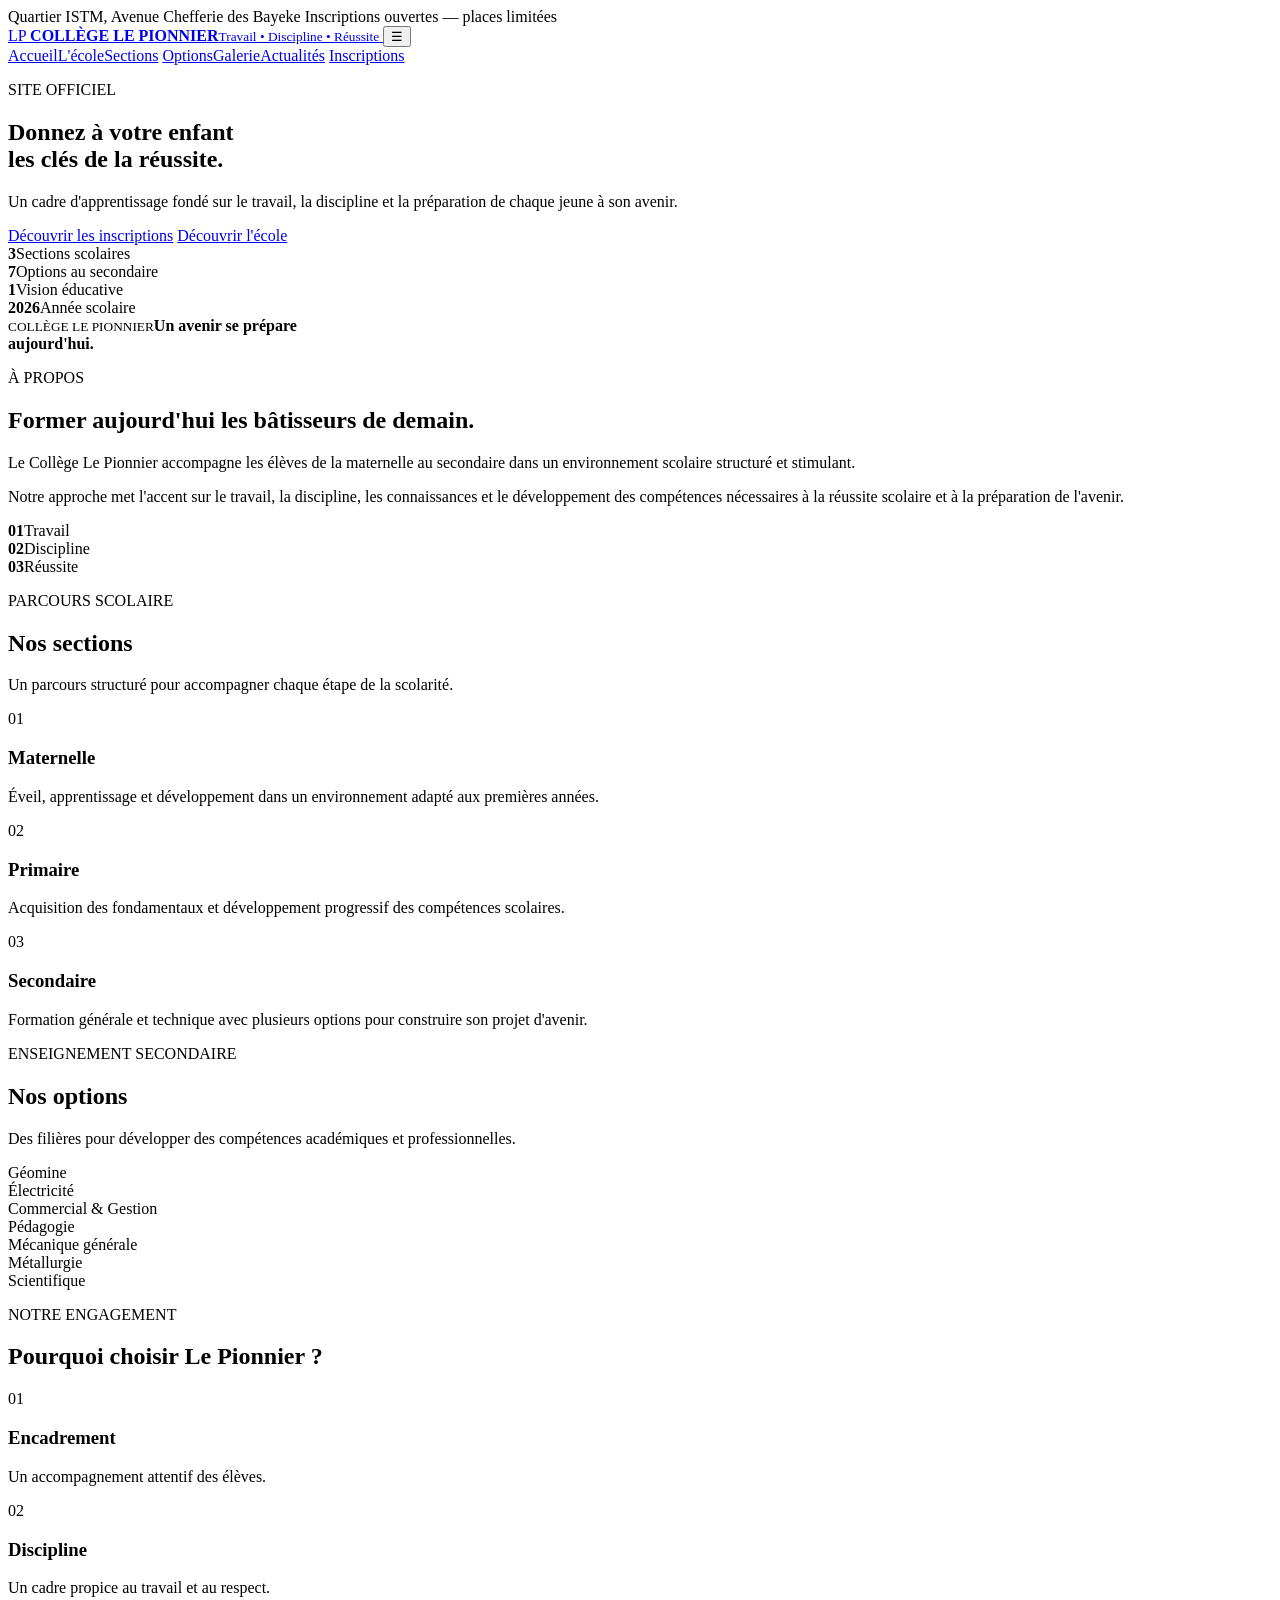
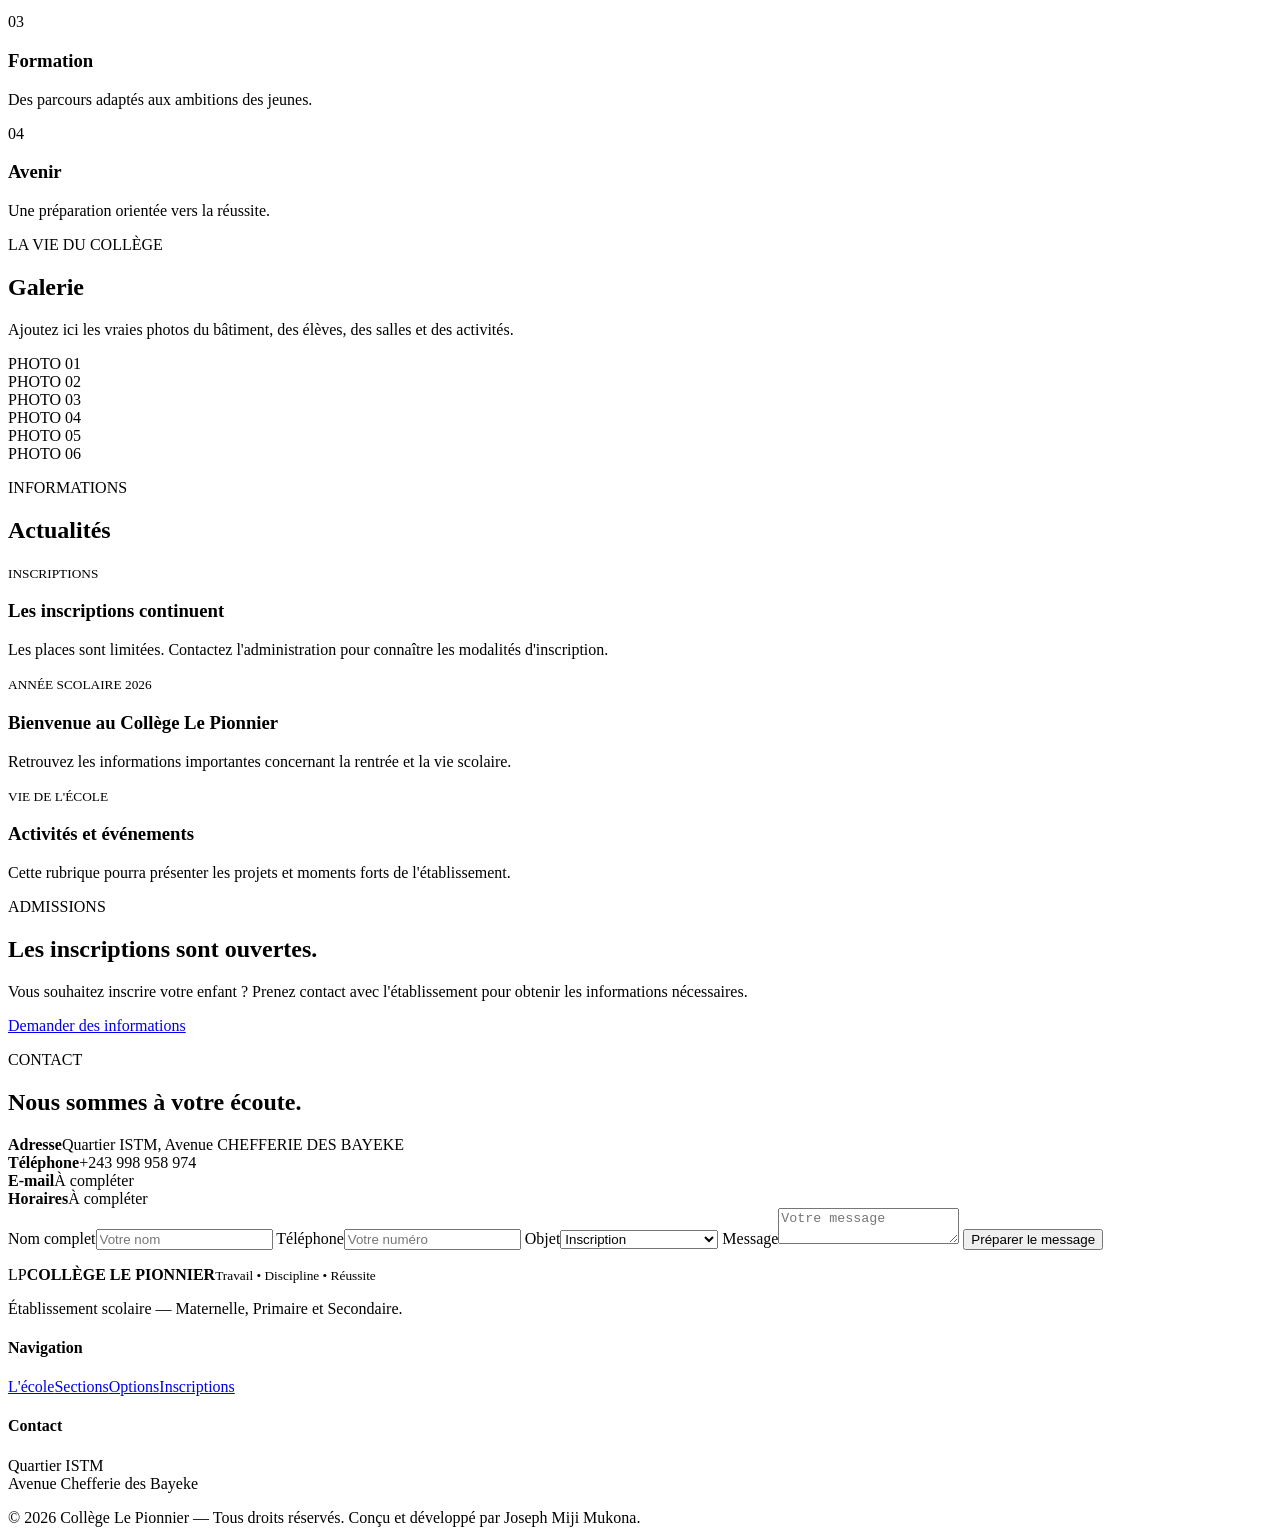
==== commit 5d594164: "Add files via upload" ====
--- a/index.html
+++ b/index.html
@@ -1,116 +1,154 @@
 <!DOCTYPE html>
 <html lang="fr">
 <head>
-<meta charset="UTF-8">
-<meta name="viewport" content="width=device-width, initial-scale=1.0">
-<meta name="theme-color" content="#123b70">
-<title>Collège Le Pionnier — Gestion scolaire</title>
-<link rel="stylesheet" href="style.css">
+  <meta charset="UTF-8">
+  <meta name="viewport" content="width=device-width, initial-scale=1.0">
+  <meta name="description" content="Collège Le Pionnier — établissement scolaire de la maternelle au secondaire. Travail, discipline et réussite.">
+  <title>Collège Le Pionnier | Site officiel</title>
+  <link rel="stylesheet" href="assets/css/style.css">
 </head>
 <body>
-<div id="loginScreen" class="login-screen">
-  <div class="login-card">
-    <div class="brand-mark">LP</div>
-    <h1>Collège Le Pionnier</h1>
-    <p>Portail de gestion scolaire</p>
-    <input id="loginUser" placeholder="Identifiant" value="admin">
-    <input id="loginPass" type="password" placeholder="Mot de passe" value="pionnier">
-    <button class="primary full" onclick="login()">Se connecter</button>
-    <small>Démo : admin / pionnier</small>
+<header class="site-header">
+  <div class="topbar">
+    <span>Quartier ISTM, Avenue Chefferie des Bayeke</span>
+    <span>Inscriptions ouvertes — places limitées</span>
   </div>
-</div>
-
-<div id="app" class="hidden">
-<header class="topbar">
-  <button class="menu-btn" onclick="toggleSidebar()">☰</button>
-  <div class="top-brand"><span class="logo">LP</span><span>Collège Le Pionnier</span></div>
-  <div class="top-actions">
-    <button onclick="toggleTheme()" title="Changer de thème">◐</button>
-    <button onclick="openModal('settingsModal')" title="Paramètres">⚙</button>
-    <span class="admin-pill">Administrateur</span>
-  </div>
+  <nav class="nav container">
+    <a class="brand" href="#accueil">
+      <span class="brand-mark">LP</span>
+      <span><strong>COLLÈGE LE PIONNIER</strong><small>Travail • Discipline • Réussite</small></span>
+    </a>
+    <button class="menu-toggle" aria-label="Ouvrir le menu">☰</button>
+    <div class="nav-links">
+      <a href="#accueil">Accueil</a><a href="#ecole">L'école</a><a href="#sections">Sections</a>
+      <a href="#options">Options</a><a href="#galerie">Galerie</a><a href="#actualites">Actualités</a>
+      <a href="#inscriptions" class="nav-cta">Inscriptions</a>
+    </div>
+  </nav>
 </header>
 
-<div class="layout">
-<aside id="sidebar">
-  <nav>
-    <button class="nav-item active" data-page="dashboard" onclick="showPage('dashboard')">▦ <span>Tableau de bord</span></button>
-    <button class="nav-item" data-page="students" onclick="showPage('students')">♙ <span>Élèves</span></button>
-    <button class="nav-item" data-page="teachers" onclick="showPage('teachers')">♧ <span>Enseignants</span></button>
-    <button class="nav-item" data-page="classes" onclick="showPage('classes')">▤ <span>Classes</span></button>
-    <button class="nav-item" data-page="payments" onclick="showPage('payments')">▣ <span>Frais & paiements</span></button>
-    <button class="nav-item" data-page="registrations" onclick="showPage('registrations')">✎ <span>Inscriptions</span></button>
-    <button class="nav-item" data-page="grades" onclick="showPage('grades')">★ <span>Notes & résultats</span></button>
-    <button class="nav-item" data-page="announcements" onclick="showPage('announcements')">◉ <span>Annonces</span></button>
-    <button class="nav-item" data-page="public" onclick="showPage('public')">⌂ <span>Site public</span></button>
-  </nav>
-  <div class="side-bottom">
-    <button class="nav-item" onclick="exportData()">⇩ <span>Exporter les données</span></button>
-    <button class="nav-item" onclick="document.getElementById('importFile').click()">⇧ <span>Importer</span></button>
-    <input id="importFile" type="file" accept=".json" hidden onchange="importData(event)">
-    <button class="nav-item danger-text" onclick="logout()">↪ <span>Déconnexion</span></button>
+<main>
+<section id="accueil" class="hero">
+  <div class="container hero-content">
+    <p class="kicker">SITE OFFICIEL</p>
+    <h1>Donnez à votre enfant<br><span>les clés de la réussite.</span></h1>
+    <p class="hero-text">Un cadre d'apprentissage fondé sur le travail, la discipline et la préparation de chaque jeune à son avenir.</p>
+    <div class="actions">
+      <a class="button gold" href="#inscriptions">Découvrir les inscriptions</a>
+      <a class="button outline" href="#ecole">Découvrir l'école</a>
+    </div>
   </div>
-</aside>
+</section>
 
-<main id="main"></main>
-</div>
-</div>
+<section class="trust-strip">
+  <div class="container trust-grid">
+    <div><strong>3</strong><span>Sections scolaires</span></div>
+    <div><strong>7</strong><span>Options au secondaire</span></div>
+    <div><strong>1</strong><span>Vision éducative</span></div>
+    <div><strong>2026</strong><span>Année scolaire</span></div>
+  </div>
+</section>
 
-<div id="toast"></div>
+<section id="ecole" class="section">
+  <div class="container two-col">
+    <div class="photo-placeholder"><div><small>COLLÈGE LE PIONNIER</small><strong>Un avenir se prépare<br>aujourd'hui.</strong></div></div>
+    <div>
+      <p class="kicker dark">À PROPOS</p>
+      <h2>Former aujourd'hui les bâtisseurs de demain.</h2>
+      <p>Le Collège Le Pionnier accompagne les élèves de la maternelle au secondaire dans un environnement scolaire structuré et stimulant.</p>
+      <p>Notre approche met l'accent sur le travail, la discipline, les connaissances et le développement des compétences nécessaires à la réussite scolaire et à la préparation de l'avenir.</p>
+      <div class="values"><div><b>01</b><span>Travail</span></div><div><b>02</b><span>Discipline</span></div><div><b>03</b><span>Réussite</span></div></div>
+    </div>
+  </div>
+</section>
 
-<div id="studentModal" class="modal"><div class="modal-card">
-  <div class="modal-head"><h2 id="studentModalTitle">Ajouter un élève</h2><button onclick="closeModal('studentModal')">×</button></div>
-  <div class="form-grid">
-    <input id="sName" placeholder="Nom complet">
-    <input id="sBirth" type="date" title="Date de naissance">
-    <select id="sSex"><option value="">Sexe</option><option>Masculin</option><option>Féminin</option></select>
-    <select id="sClass"></select>
-    <input id="sParent" placeholder="Nom du responsable">
-    <input id="sPhone" placeholder="Téléphone du responsable">
+<section id="sections" class="section light">
+  <div class="container">
+    <div class="section-heading"><p class="kicker dark">PARCOURS SCOLAIRE</p><h2>Nos sections</h2><p>Un parcours structuré pour accompagner chaque étape de la scolarité.</p></div>
+    <div class="cards three">
+      <article class="card"><span class="number">01</span><h3>Maternelle</h3><p>Éveil, apprentissage et développement dans un environnement adapté aux premières années.</p></article>
+      <article class="card"><span class="number">02</span><h3>Primaire</h3><p>Acquisition des fondamentaux et développement progressif des compétences scolaires.</p></article>
+      <article class="card"><span class="number">03</span><h3>Secondaire</h3><p>Formation générale et technique avec plusieurs options pour construire son projet d'avenir.</p></article>
+    </div>
   </div>
-  <button class="primary" onclick="saveStudent()">Enregistrer</button>
-</div></div>
+</section>
 
-<div id="paymentModal" class="modal"><div class="modal-card">
-  <div class="modal-head"><h2>Enregistrer un paiement</h2><button onclick="closeModal('paymentModal')">×</button></div>
-  <div class="form-grid">
-    <select id="pStudent"></select>
-    <input id="pAmount" type="number" min="0" placeholder="Montant payé (FC)">
-    <input id="pDate" type="date">
-    <select id="pMethod"><option>Espèces</option><option>Mobile Money</option><option>Virement</option><option>Autre</option></select>
-    <input id="pRef" placeholder="Référence / reçu">
+<section id="options" class="section">
+  <div class="container">
+    <div class="section-heading"><p class="kicker dark">ENSEIGNEMENT SECONDAIRE</p><h2>Nos options</h2><p>Des filières pour développer des compétences académiques et professionnelles.</p></div>
+    <div class="options-grid">
+      <div>Géomine</div><div>Électricité</div><div>Commercial &amp; Gestion</div><div>Pédagogie</div>
+      <div>Mécanique générale</div><div>Métallurgie</div><div>Scientifique</div>
+    </div>
   </div>
-  <button class="primary" onclick="savePayment()">Valider le paiement</button>
-</div></div>
+</section>
 
-<div id="registrationModal" class="modal"><div class="modal-card">
-  <div class="modal-head"><h2>Nouvelle inscription</h2><button onclick="closeModal('registrationModal')">×</button></div>
-  <div class="form-grid">
-    <input id="rName" placeholder="Nom complet de l'élève">
-    <input id="rBirth" type="date">
-    <input id="rParent" placeholder="Responsable">
-    <input id="rPhone" placeholder="Téléphone">
-    <select id="rClass"></select>
-    <select id="rOption"><option>Générale</option><option>GÉO-MINE</option><option>Laboratoire chimique</option><option>Laboratoire électrique</option><option>Commercial et gestion</option><option>Humanité pédagogique</option><option>Mécanique générale</option></select>
+<section id="pourquoi" class="section navy">
+  <div class="container">
+    <div class="section-heading inverse"><p class="kicker">NOTRE ENGAGEMENT</p><h2>Pourquoi choisir Le Pionnier ?</h2></div>
+    <div class="cards four">
+      <article><span class="feature-icon">01</span><h3>Encadrement</h3><p>Un accompagnement attentif des élèves.</p></article>
+      <article><span class="feature-icon">02</span><h3>Discipline</h3><p>Un cadre propice au travail et au respect.</p></article>
+      <article><span class="feature-icon">03</span><h3>Formation</h3><p>Des parcours adaptés aux ambitions des jeunes.</p></article>
+      <article><span class="feature-icon">04</span><h3>Avenir</h3><p>Une préparation orientée vers la réussite.</p></article>
+    </div>
   </div>
-  <button class="primary" onclick="saveRegistration()">Enregistrer l'inscription</button>
-</div></div>
+</section>
 
-<div id="announcementModal" class="modal"><div class="modal-card">
-  <div class="modal-head"><h2>Nouvelle annonce</h2><button onclick="closeModal('announcementModal')">×</button></div>
-  <input id="aTitle" placeholder="Titre">
-  <textarea id="aText" placeholder="Contenu de l'annonce"></textarea>
-  <button class="primary" onclick="saveAnnouncement()">Publier</button>
-</div></div>
+<section id="galerie" class="section light">
+  <div class="container">
+    <div class="section-heading"><p class="kicker dark">LA VIE DU COLLÈGE</p><h2>Galerie</h2><p>Ajoutez ici les vraies photos du bâtiment, des élèves, des salles et des activités.</p></div>
+    <div class="gallery"><div>PHOTO 01</div><div>PHOTO 02</div><div>PHOTO 03</div><div>PHOTO 04</div><div>PHOTO 05</div><div>PHOTO 06</div></div>
+  </div>
+</section>
 
-<div id="settingsModal" class="modal"><div class="modal-card">
-  <div class="modal-head"><h2>Paramètres</h2><button onclick="closeModal('settingsModal')">×</button></div>
-  <label>Nom de l'établissement</label><input id="schoolName" value="Collège Le Pionnier">
-  <label>Devise</label><input id="schoolCurrency" value="FC">
-  <label>Frais scolaires annuels par défaut</label><input id="defaultFees" type="number" value="1200000">
-  <button class="primary" onclick="saveSettings()">Sauvegarder</button>
-</div></div>
+<section id="actualites" class="section">
+  <div class="container">
+    <div class="section-heading"><p class="kicker dark">INFORMATIONS</p><h2>Actualités</h2></div>
+    <div class="cards three">
+      <article class="news-card"><small>INSCRIPTIONS</small><h3>Les inscriptions continuent</h3><p>Les places sont limitées. Contactez l'administration pour connaître les modalités d'inscription.</p></article>
+      <article class="news-card"><small>ANNÉE SCOLAIRE 2026</small><h3>Bienvenue au Collège Le Pionnier</h3><p>Retrouvez les informations importantes concernant la rentrée et la vie scolaire.</p></article>
+      <article class="news-card"><small>VIE DE L'ÉCOLE</small><h3>Activités et événements</h3><p>Cette rubrique pourra présenter les projets et moments forts de l'établissement.</p></article>
+    </div>
+  </div>
+</section>
 
-<script src="app.js"></script>
+<section id="inscriptions" class="section admission">
+  <div class="container admission-box">
+    <div><p class="kicker">ADMISSIONS</p><h2>Les inscriptions sont ouvertes.</h2><p>Vous souhaitez inscrire votre enfant ? Prenez contact avec l'établissement pour obtenir les informations nécessaires.</p></div>
+    <a class="button gold" href="#contact">Demander des informations</a>
+  </div>
+</section>
+
+<section id="contact" class="section light">
+  <div class="container contact-grid">
+    <div>
+      <p class="kicker dark">CONTACT</p><h2>Nous sommes à votre écoute.</h2>
+      <div class="contact-item"><b>Adresse</b><span>Quartier ISTM, Avenue CHEFFERIE DES BAYEKE</span></div>
+      <div class="contact-item"><b>Téléphone</b><span>+243 998 958 974</span></div>
+      <div class="contact-item"><b>E-mail</b><span>À compléter</span></div>
+      <div class="contact-item"><b>Horaires</b><span>À compléter</span></div>
+    </div>
+    <form id="contact-form">
+      <label>Nom complet<input name="nom" required placeholder="Votre nom"></label>
+      <label>Téléphone<input name="telephone" required placeholder="Votre numéro"></label>
+      <label>Objet<select name="objet"><option>Inscription</option><option>Informations générales</option><option>Autre</option></select></label>
+      <label>Message<textarea name="message" required placeholder="Votre message"></textarea></label>
+      <button class="button navy-button" type="submit">Préparer le message</button>
+      <p id="form-status" class="form-status"></p>
+    </form>
+  </div>
+</section>
+</main>
+
+<footer>
+  <div class="container footer-grid">
+    <div><div class="brand footer-brand"><span class="brand-mark">LP</span><span><strong>COLLÈGE LE PIONNIER</strong><small>Travail • Discipline • Réussite</small></span></div><p>Établissement scolaire — Maternelle, Primaire et Secondaire.</p></div>
+    <div><h4>Navigation</h4><a href="#ecole">L'école</a><a href="#sections">Sections</a><a href="#options">Options</a><a href="#inscriptions">Inscriptions</a></div>
+    <div><h4>Contact</h4><p>Quartier ISTM<br>Avenue Chefferie des Bayeke</p></div>
+  </div>
+  <div class="container copyright">© 2026 Collège Le Pionnier — Tous droits réservés. <span>Conçu et développé par Joseph Miji Mukona.</span></div>
+</footer>
+<script src="assets/js/main.js"></script>
 </body>
 </html>
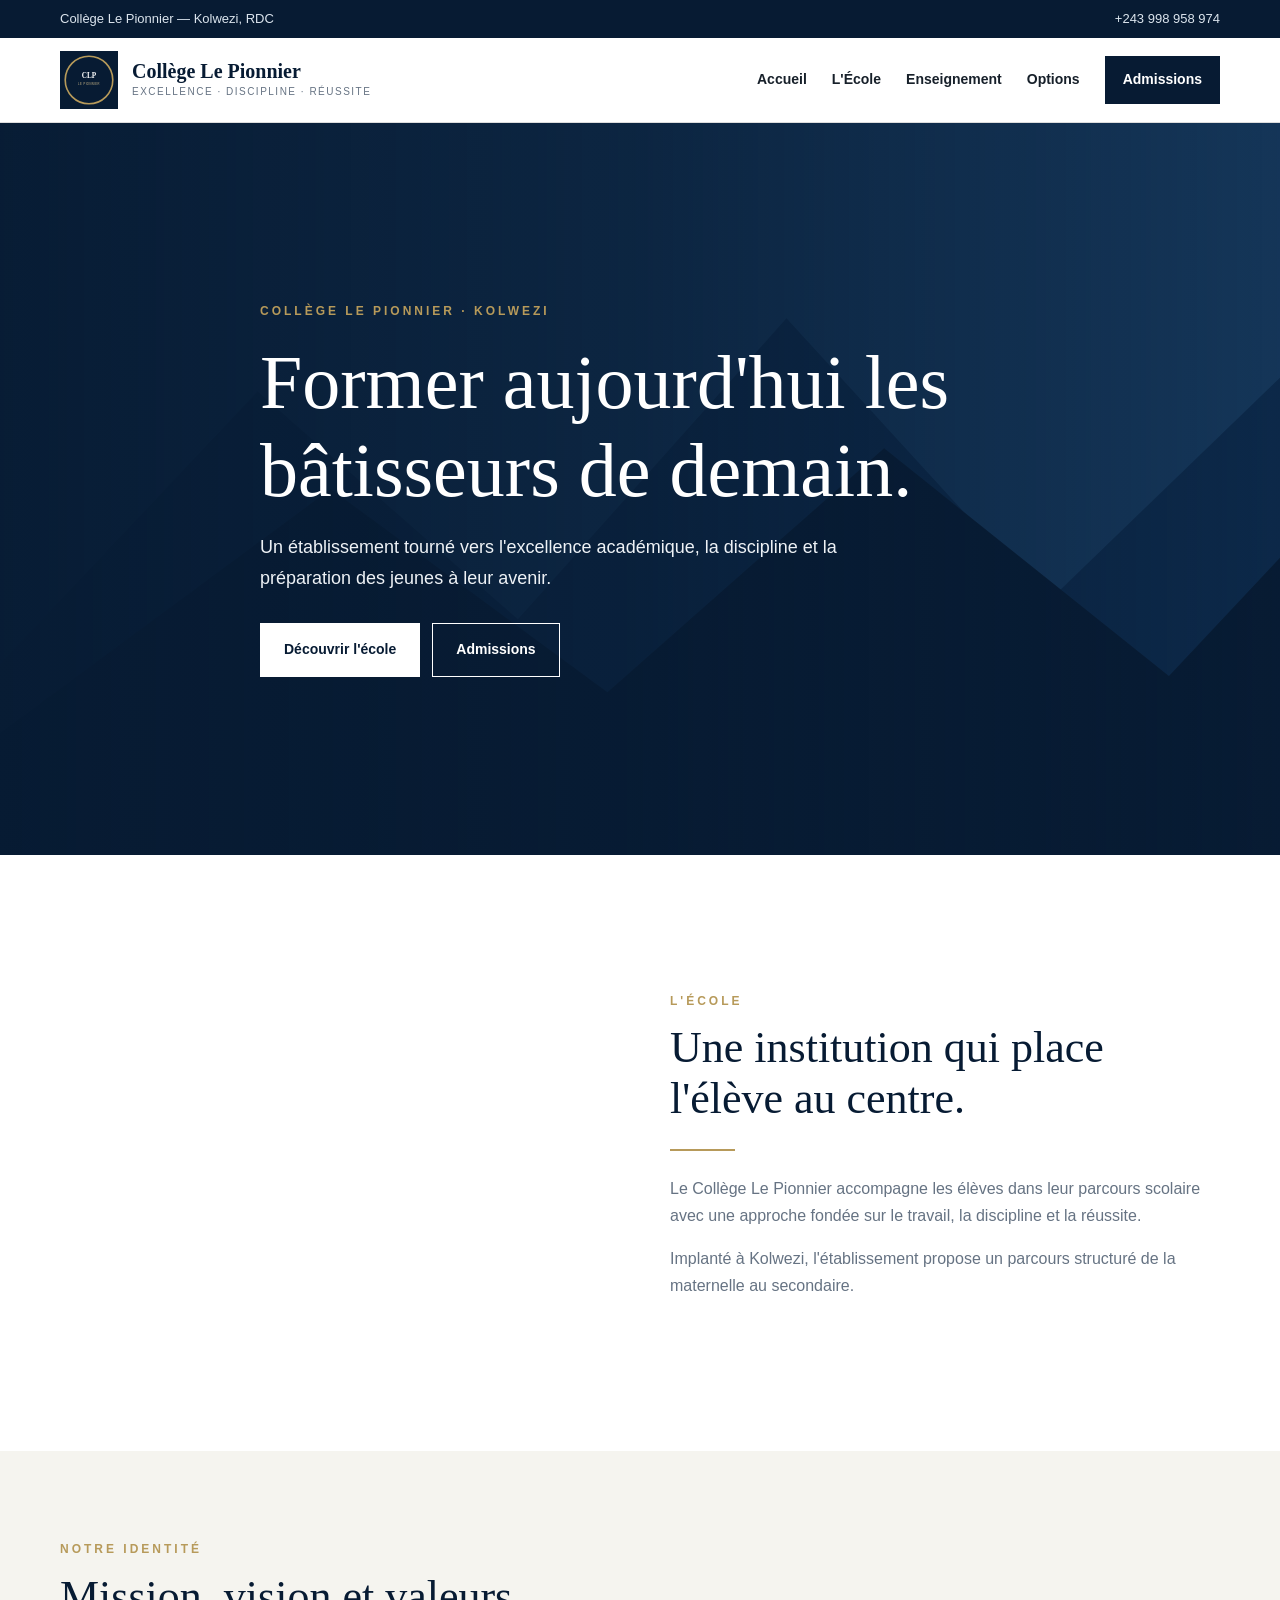
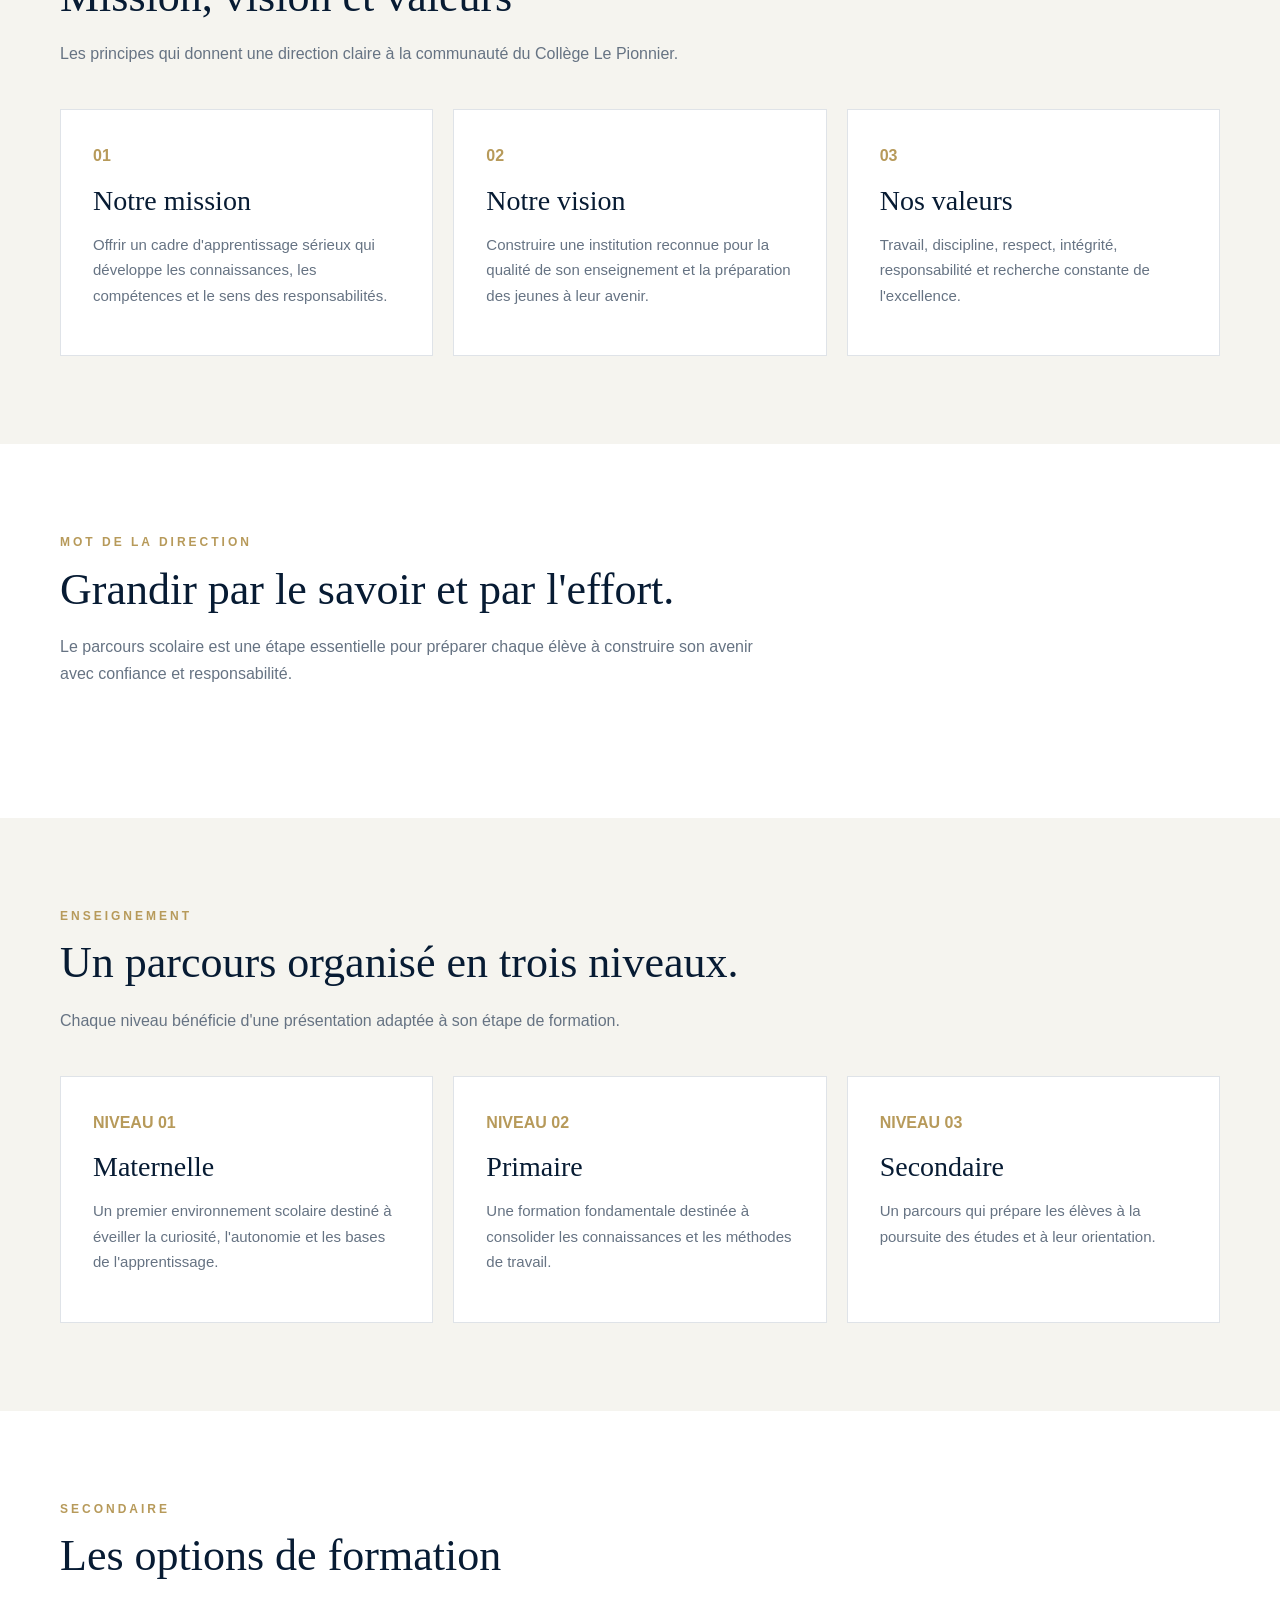
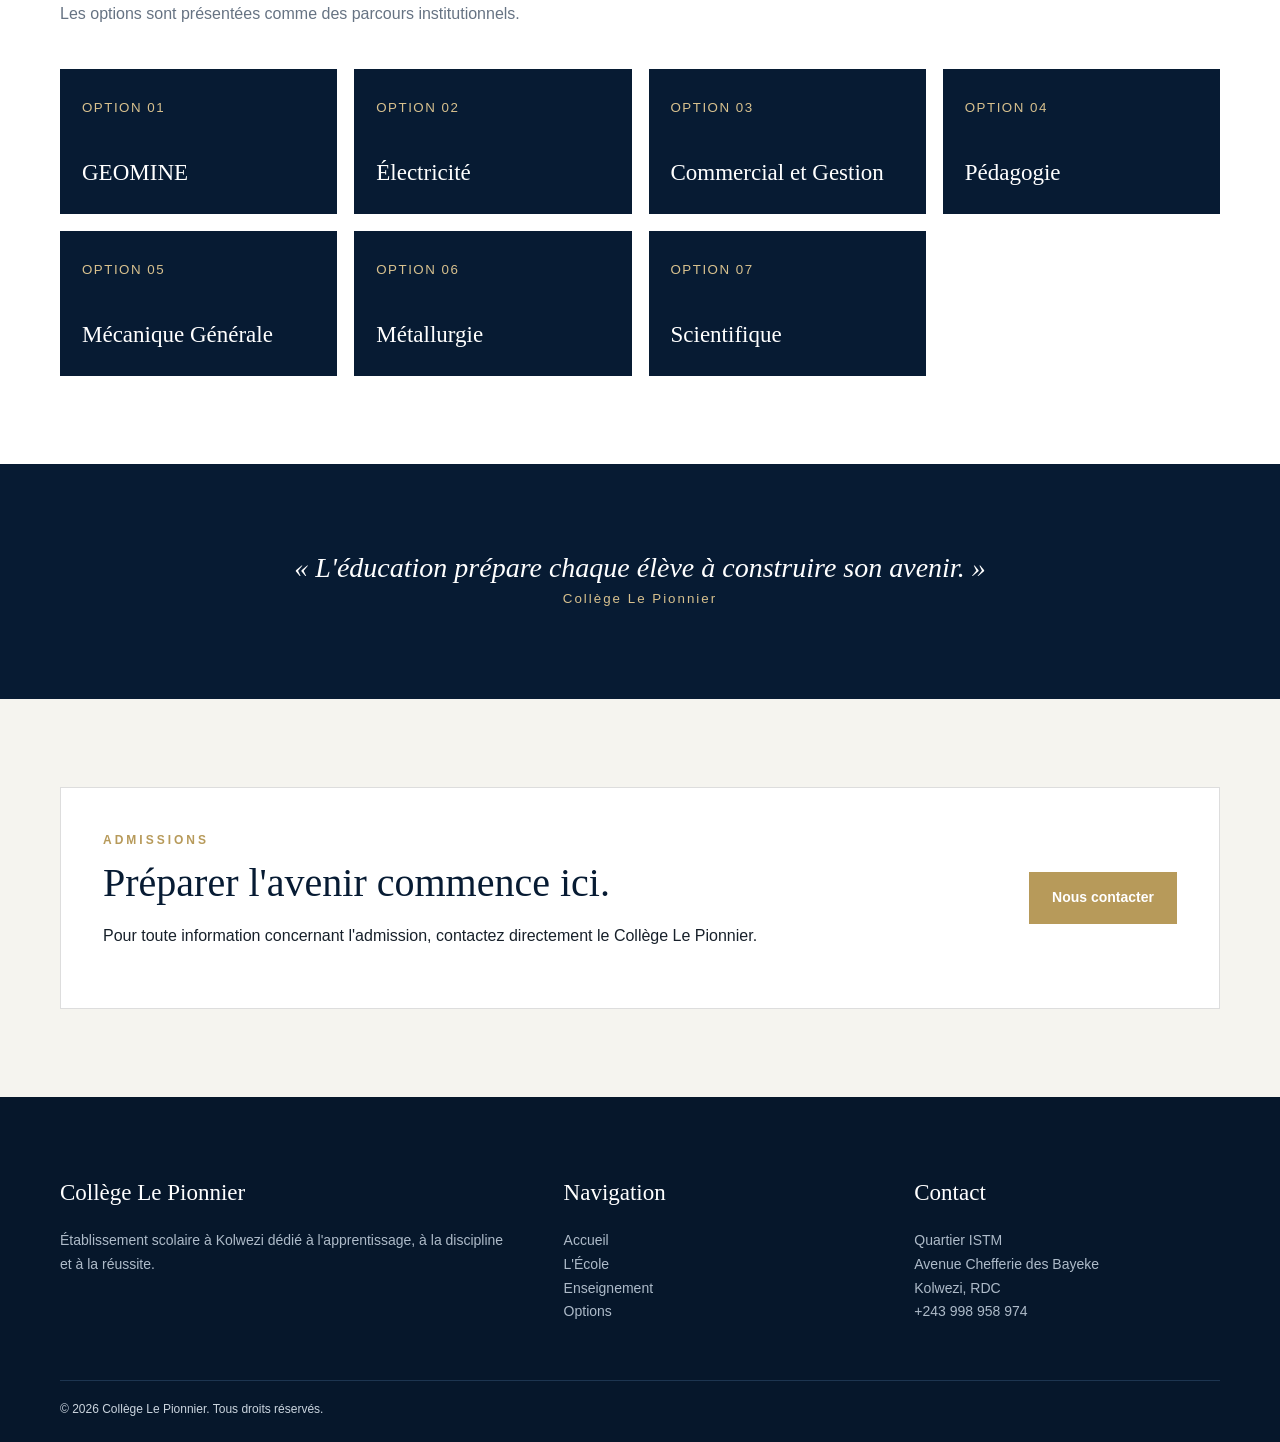
==== commit 8bdb7f3b: "Add files via upload" ====
--- a/index.html
+++ b/index.html
@@ -1,154 +1,71 @@
-<!DOCTYPE html>
+<!doctype html>
 <html lang="fr">
 <head>
-  <meta charset="UTF-8">
-  <meta name="viewport" content="width=device-width, initial-scale=1.0">
-  <meta name="description" content="Collège Le Pionnier — établissement scolaire de la maternelle au secondaire. Travail, discipline et réussite.">
-  <title>Collège Le Pionnier | Site officiel</title>
-  <link rel="stylesheet" href="assets/css/style.css">
+<meta charset="utf-8">
+<meta name="viewport" content="width=device-width,initial-scale=1">
+<title>Collège Le Pionnier | Kolwezi</title>
+<style>
+:root{--navy:#071b33;--blue:#12395d;--gold:#b79a5a;--light:#f5f4ef;--text:#17202a;--muted:#667383}
+*{box-sizing:border-box}html{scroll-behavior:smooth}body{margin:0;color:var(--text);font-family:Arial,Helvetica,sans-serif;line-height:1.7}h1,h2,h3{font-family:Georgia,"Times New Roman",serif;font-weight:500;line-height:1.15}a{text-decoration:none;color:inherit}
+.container{width:min(1160px,92%);margin:auto}.top{background:var(--navy);color:#dce5ee;font-size:13px;padding:8px 0}.top .container{display:flex;justify-content:space-between}
+header{position:sticky;top:0;z-index:20;background:#fff;border-bottom:1px solid #ddd}.nav{height:84px;display:flex;align-items:center;justify-content:space-between}.brand{display:flex;align-items:center;gap:14px}.brand img{width:58px;height:58px;object-fit:contain}.brand b{display:block;color:var(--navy);font:600 20px Georgia,serif}.brand span{display:block;color:var(--muted);font-size:10px;letter-spacing:1.5px;text-transform:uppercase}
+nav{display:flex;gap:25px;align-items:center}nav a{font-size:14px;font-weight:600}nav a:hover{color:var(--gold)}.admit{background:var(--navy);color:white!important;padding:12px 18px}
+.hero{min-height:650px;background:linear-gradient(90deg,rgba(7,27,51,.96),rgba(7,27,51,.68),rgba(7,27,51,.18)),url("assets/hero.svg") center/cover;display:flex;align-items:center;color:white}.hero-content{max-width:760px;padding:90px 0}.eyebrow{color:var(--gold);font-size:12px;font-weight:700;letter-spacing:3px;text-transform:uppercase}.hero h1{font-size:clamp(44px,6vw,76px);margin:18px 0}.hero p{font-size:18px;max-width:650px;color:#eef2f6}.buttons{display:flex;gap:12px;flex-wrap:wrap;margin-top:30px}.btn{padding:14px 23px;font-weight:700;font-size:14px;border:1px solid white}.white{background:white;color:var(--navy)}.outline{color:white}
+section{padding:88px 0}.light{background:var(--light)}.intro{display:grid;grid-template-columns:1fr 1fr;gap:60px;align-items:center}.photo{min-height:420px;background:url("assets/school.svg") center/cover}.copy h2,.head h2{font-size:44px;color:var(--navy);margin:12px 0 18px}.copy p,.head p{color:var(--muted)}.rule{width:65px;height:2px;background:var(--gold);margin:24px 0}.head{max-width:720px;margin-bottom:42px}.head h2{margin-top:12px}
+.cards{display:grid;grid-template-columns:repeat(3,1fr);gap:20px}.card{background:white;border:1px solid #dfe3e8;padding:32px;min-height:220px}.card .num{color:var(--gold);font-weight:bold}.card h3{font-size:28px;color:var(--navy);margin:15px 0}.card p{color:var(--muted);font-size:15px}
+.options{display:grid;grid-template-columns:repeat(4,1fr);gap:17px}.option{background:var(--navy);color:#fff;padding:28px 22px;min-height:145px;display:flex;flex-direction:column;justify-content:space-between;transition:.2s}.option:hover{transform:translateY(-4px);background:var(--blue)}.option small{color:#d8c18e;letter-spacing:1.5px;text-transform:uppercase}.option strong{font:500 23px Georgia,serif}
+.quote{background:var(--navy);color:white;text-align:center}.quote p{font:italic 28px Georgia,serif;max-width:850px;margin:auto}.quote small{color:#d8c18e;letter-spacing:2px}
+.admissions{background:var(--light)}.adbox{background:white;border:1px solid #ddd;padding:42px;display:flex;justify-content:space-between;align-items:center;gap:25px}.adbox h2{font-size:40px;color:var(--navy);margin:10px 0}.gold{background:var(--gold);color:white;border:0}
+footer{background:#06172b;color:#cbd5df;padding:60px 0 22px}.foot{display:grid;grid-template-columns:1.5fr 1fr 1fr;gap:45px}.foot h3{color:white;font-size:23px}.foot p,.foot li{font-size:14px;color:#aebbc9}.foot ul{list-style:none;padding:0}.bottom{border-top:1px solid #1d3550;margin-top:40px;padding-top:18px;font-size:12px}
+@media(max-width:850px){nav{display:none}.intro,.cards{grid-template-columns:1fr}.options{grid-template-columns:1fr 1fr}.adbox{display:block}}
+@media(max-width:560px){.top .container{display:block;text-align:center}.hero{min-height:590px}.hero h1{font-size:45px}.hero p{font-size:16px}.options{grid-template-columns:1fr}.foot{grid-template-columns:1fr}.adbox h2{font-size:32px}}
+</style>
 </head>
 <body>
-<header class="site-header">
-  <div class="topbar">
-    <span>Quartier ISTM, Avenue Chefferie des Bayeke</span>
-    <span>Inscriptions ouvertes — places limitées</span>
-  </div>
-  <nav class="nav container">
-    <a class="brand" href="#accueil">
-      <span class="brand-mark">LP</span>
-      <span><strong>COLLÈGE LE PIONNIER</strong><small>Travail • Discipline • Réussite</small></span>
-    </a>
-    <button class="menu-toggle" aria-label="Ouvrir le menu">☰</button>
-    <div class="nav-links">
-      <a href="#accueil">Accueil</a><a href="#ecole">L'école</a><a href="#sections">Sections</a>
-      <a href="#options">Options</a><a href="#galerie">Galerie</a><a href="#actualites">Actualités</a>
-      <a href="#inscriptions" class="nav-cta">Inscriptions</a>
-    </div>
-  </nav>
-</header>
+<div class="top"><div class="container"><span>Collège Le Pionnier — Kolwezi, RDC</span><span>+243 998 958 974</span></div></div>
+<header><div class="container nav">
+<a class="brand" href="#accueil"><img src="assets/logo.svg" alt="Logo Collège Le Pionnier"><div><b>Collège Le Pionnier</b><span>Excellence · Discipline · Réussite</span></div></a>
+<nav><a href="#accueil">Accueil</a><a href="#ecole">L'École</a><a href="#enseignement">Enseignement</a><a href="#options">Options</a><a class="admit" href="#admissions">Admissions</a></nav>
+</div></header>
 
-<main>
-<section id="accueil" class="hero">
-  <div class="container hero-content">
-    <p class="kicker">SITE OFFICIEL</p>
-    <h1>Donnez à votre enfant<br><span>les clés de la réussite.</span></h1>
-    <p class="hero-text">Un cadre d'apprentissage fondé sur le travail, la discipline et la préparation de chaque jeune à son avenir.</p>
-    <div class="actions">
-      <a class="button gold" href="#inscriptions">Découvrir les inscriptions</a>
-      <a class="button outline" href="#ecole">Découvrir l'école</a>
-    </div>
-  </div>
-</section>
+<section id="accueil" class="hero"><div class="container hero-content">
+<div class="eyebrow">Collège Le Pionnier · Kolwezi</div><h1>Former aujourd'hui les bâtisseurs de demain.</h1>
+<p>Un établissement tourné vers l'excellence académique, la discipline et la préparation des jeunes à leur avenir.</p>
+<div class="buttons"><a class="btn white" href="#ecole">Découvrir l'école</a><a class="btn outline" href="#admissions">Admissions</a></div>
+</div></section>
 
-<section class="trust-strip">
-  <div class="container trust-grid">
-    <div><strong>3</strong><span>Sections scolaires</span></div>
-    <div><strong>7</strong><span>Options au secondaire</span></div>
-    <div><strong>1</strong><span>Vision éducative</span></div>
-    <div><strong>2026</strong><span>Année scolaire</span></div>
-  </div>
-</section>
+<section id="ecole"><div class="container intro"><div class="photo"></div><div class="copy">
+<div class="eyebrow">L'École</div><h2>Une institution qui place l'élève au centre.</h2><div class="rule"></div>
+<p>Le Collège Le Pionnier accompagne les élèves dans leur parcours scolaire avec une approche fondée sur le travail, la discipline et la réussite.</p>
+<p>Implanté à Kolwezi, l'établissement propose un parcours structuré de la maternelle au secondaire.</p>
+</div></div></section>
 
-<section id="ecole" class="section">
-  <div class="container two-col">
-    <div class="photo-placeholder"><div><small>COLLÈGE LE PIONNIER</small><strong>Un avenir se prépare<br>aujourd'hui.</strong></div></div>
-    <div>
-      <p class="kicker dark">À PROPOS</p>
-      <h2>Former aujourd'hui les bâtisseurs de demain.</h2>
-      <p>Le Collège Le Pionnier accompagne les élèves de la maternelle au secondaire dans un environnement scolaire structuré et stimulant.</p>
-      <p>Notre approche met l'accent sur le travail, la discipline, les connaissances et le développement des compétences nécessaires à la réussite scolaire et à la préparation de l'avenir.</p>
-      <div class="values"><div><b>01</b><span>Travail</span></div><div><b>02</b><span>Discipline</span></div><div><b>03</b><span>Réussite</span></div></div>
-    </div>
-  </div>
-</section>
+<section class="light"><div class="container"><div class="head"><div class="eyebrow">Notre identité</div><h2>Mission, vision et valeurs</h2><p>Les principes qui donnent une direction claire à la communauté du Collège Le Pionnier.</p></div>
+<div class="cards"><article class="card"><div class="num">01</div><h3>Notre mission</h3><p>Offrir un cadre d'apprentissage sérieux qui développe les connaissances, les compétences et le sens des responsabilités.</p></article>
+<article class="card"><div class="num">02</div><h3>Notre vision</h3><p>Construire une institution reconnue pour la qualité de son enseignement et la préparation des jeunes à leur avenir.</p></article>
+<article class="card"><div class="num">03</div><h3>Nos valeurs</h3><p>Travail, discipline, respect, intégrité, responsabilité et recherche constante de l'excellence.</p></article></div></div></section>
 
-<section id="sections" class="section light">
-  <div class="container">
-    <div class="section-heading"><p class="kicker dark">PARCOURS SCOLAIRE</p><h2>Nos sections</h2><p>Un parcours structuré pour accompagner chaque étape de la scolarité.</p></div>
-    <div class="cards three">
-      <article class="card"><span class="number">01</span><h3>Maternelle</h3><p>Éveil, apprentissage et développement dans un environnement adapté aux premières années.</p></article>
-      <article class="card"><span class="number">02</span><h3>Primaire</h3><p>Acquisition des fondamentaux et développement progressif des compétences scolaires.</p></article>
-      <article class="card"><span class="number">03</span><h3>Secondaire</h3><p>Formation générale et technique avec plusieurs options pour construire son projet d'avenir.</p></article>
-    </div>
-  </div>
-</section>
+<section><div class="container"><div class="head"><div class="eyebrow">Mot de la direction</div><h2>Grandir par le savoir et par l'effort.</h2><p>Le parcours scolaire est une étape essentielle pour préparer chaque élève à construire son avenir avec confiance et responsabilité.</p></div></div></section>
 
-<section id="options" class="section">
-  <div class="container">
-    <div class="section-heading"><p class="kicker dark">ENSEIGNEMENT SECONDAIRE</p><h2>Nos options</h2><p>Des filières pour développer des compétences académiques et professionnelles.</p></div>
-    <div class="options-grid">
-      <div>Géomine</div><div>Électricité</div><div>Commercial &amp; Gestion</div><div>Pédagogie</div>
-      <div>Mécanique générale</div><div>Métallurgie</div><div>Scientifique</div>
-    </div>
-  </div>
-</section>
+<section id="enseignement" class="light"><div class="container"><div class="head"><div class="eyebrow">Enseignement</div><h2>Un parcours organisé en trois niveaux.</h2><p>Chaque niveau bénéficie d'une présentation adaptée à son étape de formation.</p></div>
+<div class="cards"><article class="card"><div class="num">NIVEAU 01</div><h3>Maternelle</h3><p>Un premier environnement scolaire destiné à éveiller la curiosité, l'autonomie et les bases de l'apprentissage.</p></article>
+<article class="card"><div class="num">NIVEAU 02</div><h3>Primaire</h3><p>Une formation fondamentale destinée à consolider les connaissances et les méthodes de travail.</p></article>
+<article class="card"><div class="num">NIVEAU 03</div><h3>Secondaire</h3><p>Un parcours qui prépare les élèves à la poursuite des études et à leur orientation.</p></article></div></div></section>
 
-<section id="pourquoi" class="section navy">
-  <div class="container">
-    <div class="section-heading inverse"><p class="kicker">NOTRE ENGAGEMENT</p><h2>Pourquoi choisir Le Pionnier ?</h2></div>
-    <div class="cards four">
-      <article><span class="feature-icon">01</span><h3>Encadrement</h3><p>Un accompagnement attentif des élèves.</p></article>
-      <article><span class="feature-icon">02</span><h3>Discipline</h3><p>Un cadre propice au travail et au respect.</p></article>
-      <article><span class="feature-icon">03</span><h3>Formation</h3><p>Des parcours adaptés aux ambitions des jeunes.</p></article>
-      <article><span class="feature-icon">04</span><h3>Avenir</h3><p>Une préparation orientée vers la réussite.</p></article>
-    </div>
-  </div>
-</section>
+<section id="options"><div class="container"><div class="head"><div class="eyebrow">Secondaire</div><h2>Les options de formation</h2><p>Les options sont présentées comme des parcours institutionnels.</p></div>
+<div class="options">
+<div class="option"><small>Option 01</small><strong>GEOMINE</strong></div><div class="option"><small>Option 02</small><strong>Électricité</strong></div>
+<div class="option"><small>Option 03</small><strong>Commercial et Gestion</strong></div><div class="option"><small>Option 04</small><strong>Pédagogie</strong></div>
+<div class="option"><small>Option 05</small><strong>Mécanique Générale</strong></div><div class="option"><small>Option 06</small><strong>Métallurgie</strong></div>
+<div class="option"><small>Option 07</small><strong>Scientifique</strong></div>
+</div></div></section>
 
-<section id="galerie" class="section light">
-  <div class="container">
-    <div class="section-heading"><p class="kicker dark">LA VIE DU COLLÈGE</p><h2>Galerie</h2><p>Ajoutez ici les vraies photos du bâtiment, des élèves, des salles et des activités.</p></div>
-    <div class="gallery"><div>PHOTO 01</div><div>PHOTO 02</div><div>PHOTO 03</div><div>PHOTO 04</div><div>PHOTO 05</div><div>PHOTO 06</div></div>
-  </div>
-</section>
+<section class="quote"><div class="container"><p>« L'éducation prépare chaque élève à construire son avenir. »</p><small>Collège Le Pionnier</small></div></section>
 
-<section id="actualites" class="section">
-  <div class="container">
-    <div class="section-heading"><p class="kicker dark">INFORMATIONS</p><h2>Actualités</h2></div>
-    <div class="cards three">
-      <article class="news-card"><small>INSCRIPTIONS</small><h3>Les inscriptions continuent</h3><p>Les places sont limitées. Contactez l'administration pour connaître les modalités d'inscription.</p></article>
-      <article class="news-card"><small>ANNÉE SCOLAIRE 2026</small><h3>Bienvenue au Collège Le Pionnier</h3><p>Retrouvez les informations importantes concernant la rentrée et la vie scolaire.</p></article>
-      <article class="news-card"><small>VIE DE L'ÉCOLE</small><h3>Activités et événements</h3><p>Cette rubrique pourra présenter les projets et moments forts de l'établissement.</p></article>
-    </div>
-  </div>
-</section>
+<section id="admissions" class="admissions"><div class="container adbox"><div><div class="eyebrow">Admissions</div><h2>Préparer l'avenir commence ici.</h2><p>Pour toute information concernant l'admission, contactez directement le Collège Le Pionnier.</p></div><a class="btn gold" href="tel:+243998958974">Nous contacter</a></div></section>
 
-<section id="inscriptions" class="section admission">
-  <div class="container admission-box">
-    <div><p class="kicker">ADMISSIONS</p><h2>Les inscriptions sont ouvertes.</h2><p>Vous souhaitez inscrire votre enfant ? Prenez contact avec l'établissement pour obtenir les informations nécessaires.</p></div>
-    <a class="button gold" href="#contact">Demander des informations</a>
-  </div>
-</section>
-
-<section id="contact" class="section light">
-  <div class="container contact-grid">
-    <div>
-      <p class="kicker dark">CONTACT</p><h2>Nous sommes à votre écoute.</h2>
-      <div class="contact-item"><b>Adresse</b><span>Quartier ISTM, Avenue CHEFFERIE DES BAYEKE</span></div>
-      <div class="contact-item"><b>Téléphone</b><span>+243 998 958 974</span></div>
-      <div class="contact-item"><b>E-mail</b><span>À compléter</span></div>
-      <div class="contact-item"><b>Horaires</b><span>À compléter</span></div>
-    </div>
-    <form id="contact-form">
-      <label>Nom complet<input name="nom" required placeholder="Votre nom"></label>
-      <label>Téléphone<input name="telephone" required placeholder="Votre numéro"></label>
-      <label>Objet<select name="objet"><option>Inscription</option><option>Informations générales</option><option>Autre</option></select></label>
-      <label>Message<textarea name="message" required placeholder="Votre message"></textarea></label>
-      <button class="button navy-button" type="submit">Préparer le message</button>
-      <p id="form-status" class="form-status"></p>
-    </form>
-  </div>
-</section>
-</main>
-
-<footer>
-  <div class="container footer-grid">
-    <div><div class="brand footer-brand"><span class="brand-mark">LP</span><span><strong>COLLÈGE LE PIONNIER</strong><small>Travail • Discipline • Réussite</small></span></div><p>Établissement scolaire — Maternelle, Primaire et Secondaire.</p></div>
-    <div><h4>Navigation</h4><a href="#ecole">L'école</a><a href="#sections">Sections</a><a href="#options">Options</a><a href="#inscriptions">Inscriptions</a></div>
-    <div><h4>Contact</h4><p>Quartier ISTM<br>Avenue Chefferie des Bayeke</p></div>
-  </div>
-  <div class="container copyright">© 2026 Collège Le Pionnier — Tous droits réservés. <span>Conçu et développé par Joseph Miji Mukona.</span></div>
-</footer>
-<script src="assets/js/main.js"></script>
-</body>
-</html>+<footer><div class="container foot"><div><h3>Collège Le Pionnier</h3><p>Établissement scolaire à Kolwezi dédié à l'apprentissage, à la discipline et à la réussite.</p></div>
+<div><h3>Navigation</h3><ul><li><a href="#accueil">Accueil</a></li><li><a href="#ecole">L'École</a></li><li><a href="#enseignement">Enseignement</a></li><li><a href="#options">Options</a></li></ul></div>
+<div><h3>Contact</h3><ul><li>Quartier ISTM</li><li>Avenue Chefferie des Bayeke</li><li>Kolwezi, RDC</li><li>+243 998 958 974</li></ul></div></div>
+<div class="container bottom">© 2026 Collège Le Pionnier. Tous droits réservés.</div></footer>
+</body></html>
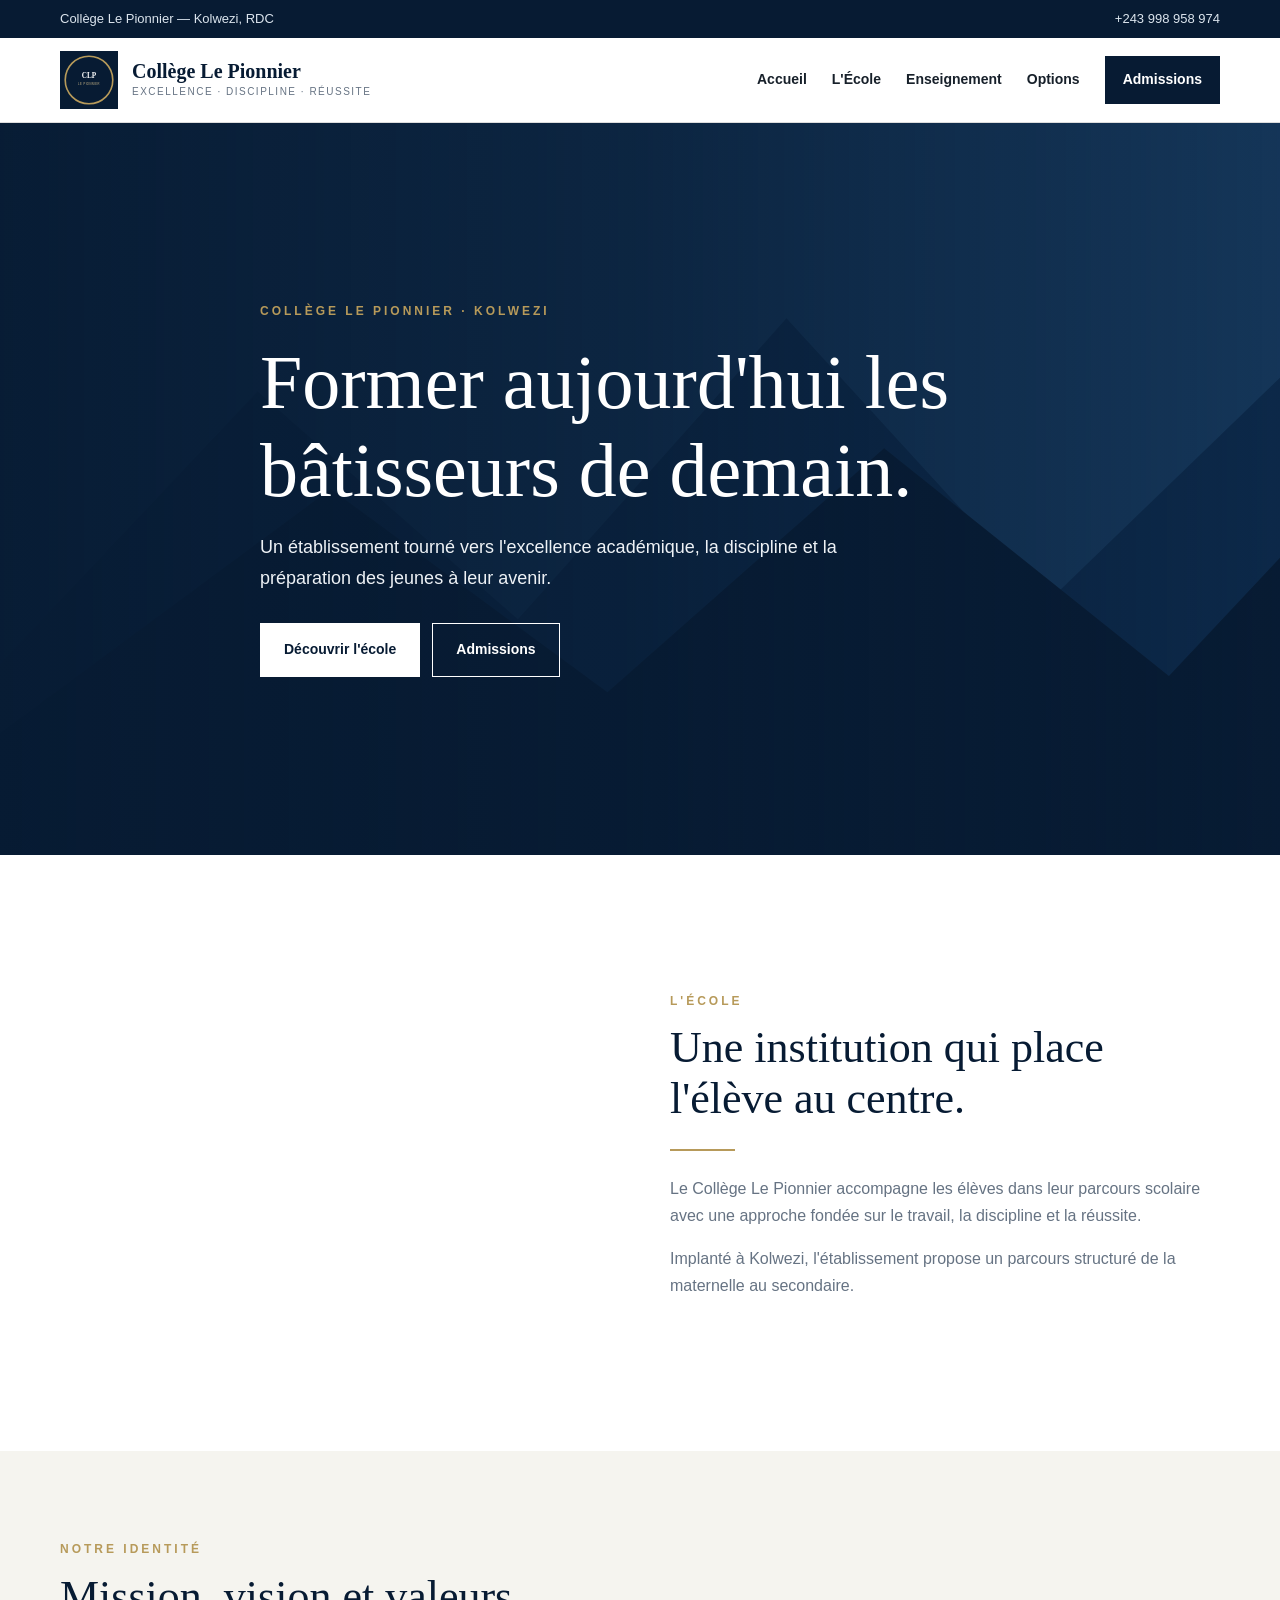
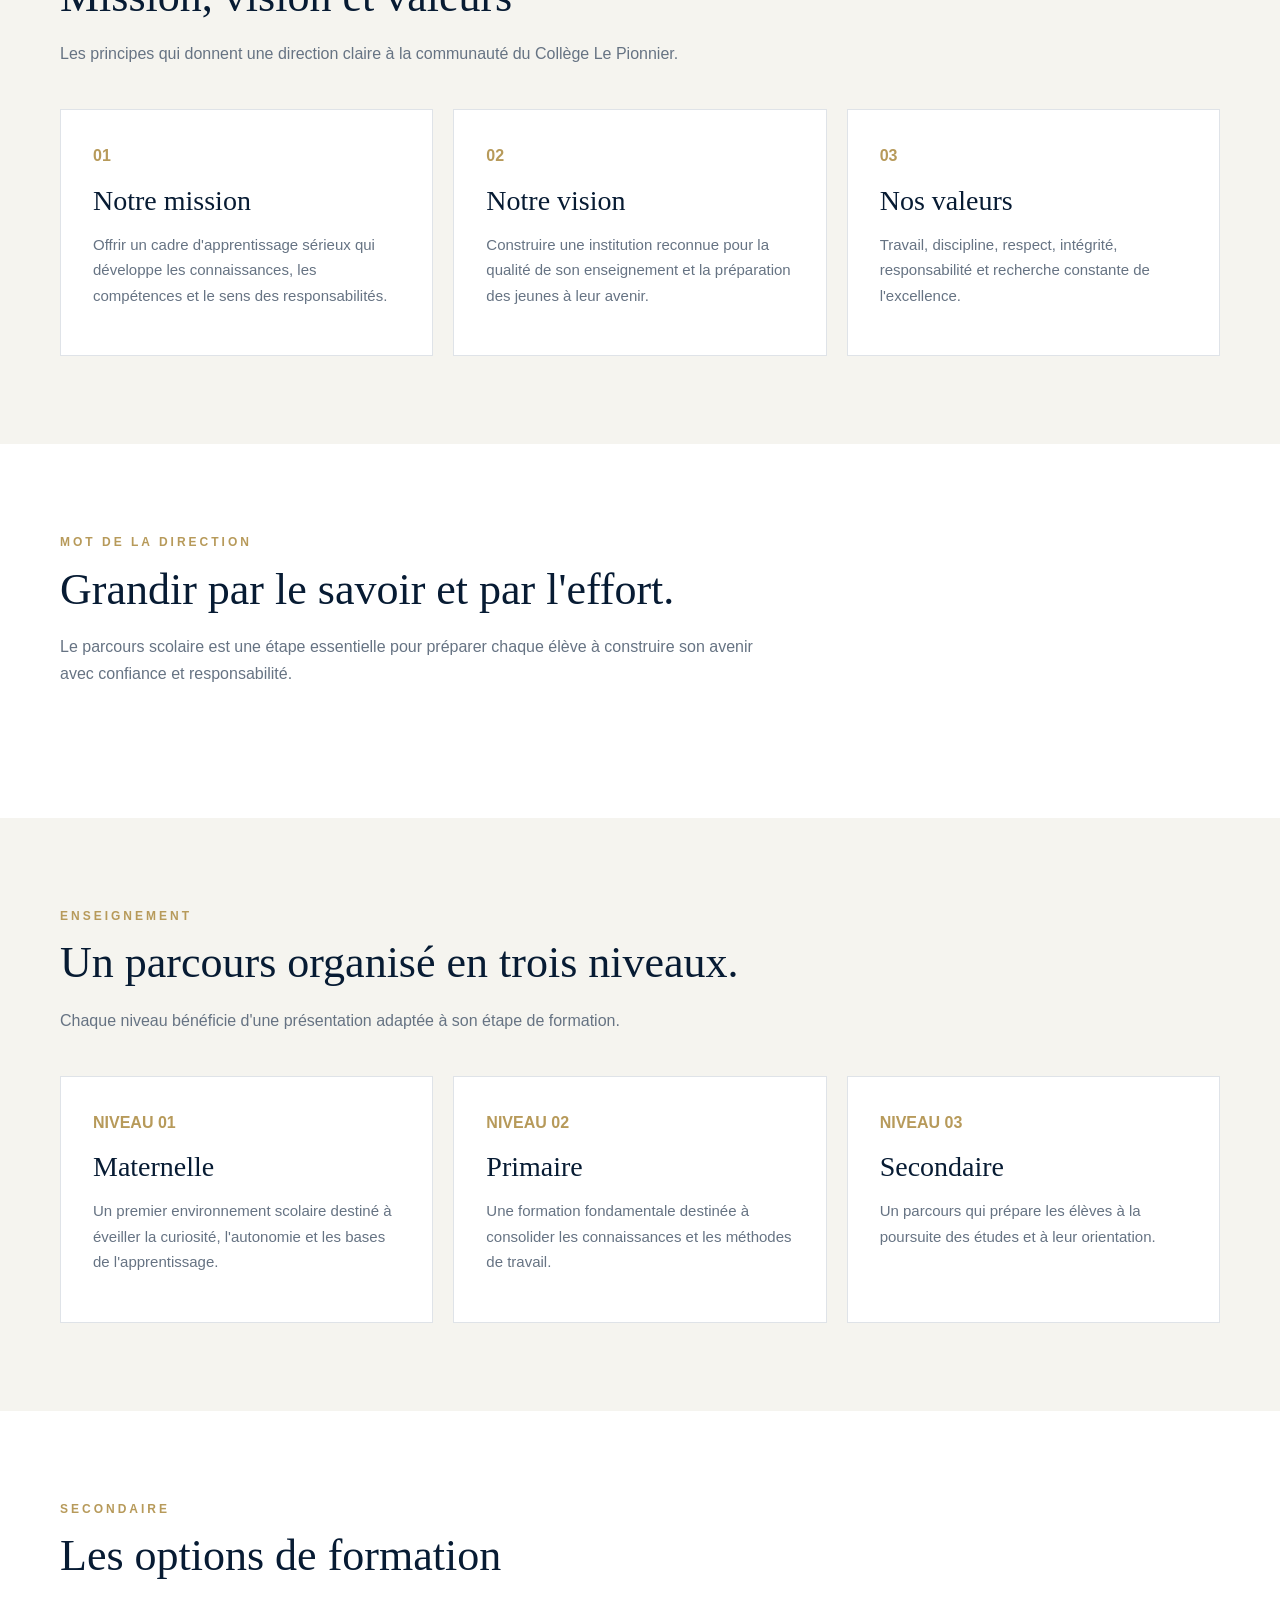
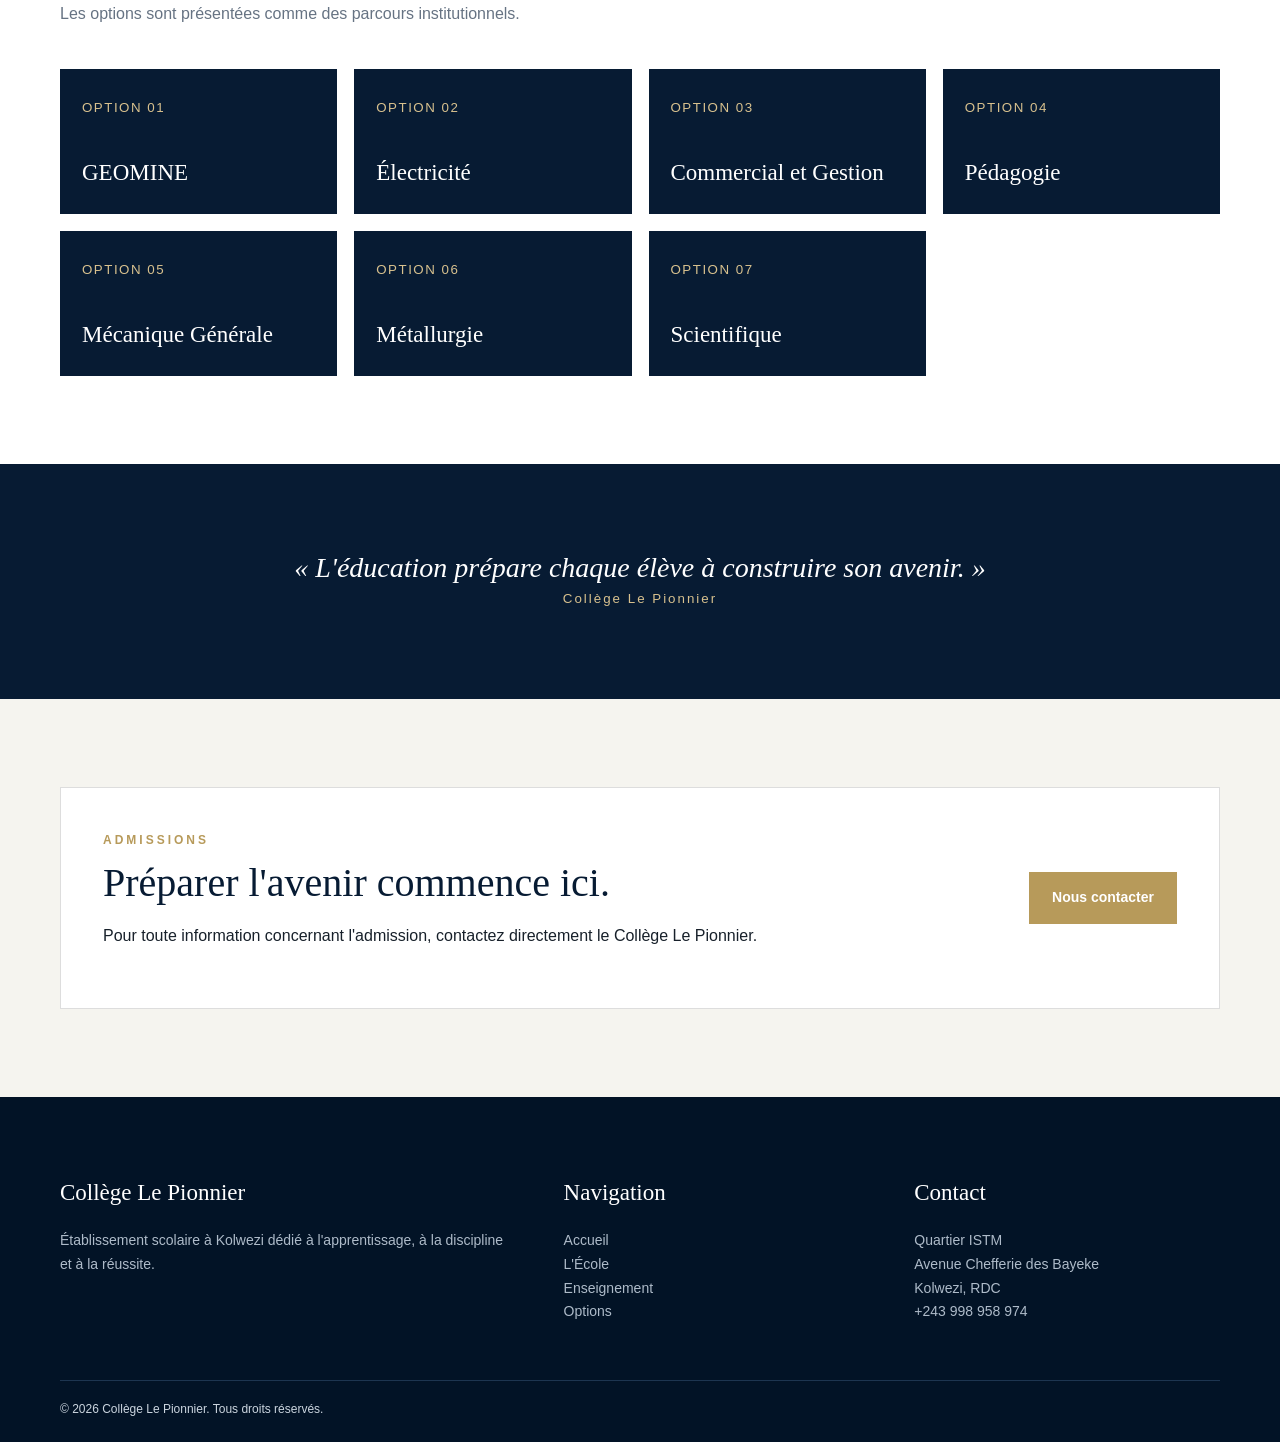
==== commit 7d4406f5: "Add files via upload" ====
--- a/index.html
+++ b/index.html
@@ -16,7 +16,7 @@
 .options{display:grid;grid-template-columns:repeat(4,1fr);gap:17px}.option{background:var(--navy);color:#fff;padding:28px 22px;min-height:145px;display:flex;flex-direction:column;justify-content:space-between;transition:.2s}.option:hover{transform:translateY(-4px);background:var(--blue)}.option small{color:#d8c18e;letter-spacing:1.5px;text-transform:uppercase}.option strong{font:500 23px Georgia,serif}
 .quote{background:var(--navy);color:white;text-align:center}.quote p{font:italic 28px Georgia,serif;max-width:850px;margin:auto}.quote small{color:#d8c18e;letter-spacing:2px}
 .admissions{background:var(--light)}.adbox{background:white;border:1px solid #ddd;padding:42px;display:flex;justify-content:space-between;align-items:center;gap:25px}.adbox h2{font-size:40px;color:var(--navy);margin:10px 0}.gold{background:var(--gold);color:white;border:0}
-footer{background:#06172b;color:#cbd5df;padding:60px 0 22px}.foot{display:grid;grid-template-columns:1.5fr 1fr 1fr;gap:45px}.foot h3{color:white;font-size:23px}.foot p,.foot li{font-size:14px;color:#aebbc9}.foot ul{list-style:none;padding:0}.bottom{border-top:1px solid #1d3550;margin-top:40px;padding-top:18px;font-size:12px}
+footer{background:#021326;color:#cbd5df;padding:60px 0 22px}.foot{display:grid;grid-template-columns:1.5fr 1fr 1fr;gap:45px}.foot h3{color:white;font-size:23px}.foot p,.foot li{font-size:14px;color:#aebbc9}.foot ul{list-style:none;padding:0}.bottom{border-top:1px solid #1d3550;margin-top:40px;padding-top:18px;font-size:12px}
 @media(max-width:850px){nav{display:none}.intro,.cards{grid-template-columns:1fr}.options{grid-template-columns:1fr 1fr}.adbox{display:block}}
 @media(max-width:560px){.top .container{display:block;text-align:center}.hero{min-height:590px}.hero h1{font-size:45px}.hero p{font-size:16px}.options{grid-template-columns:1fr}.foot{grid-template-columns:1fr}.adbox h2{font-size:32px}}
 </style>
